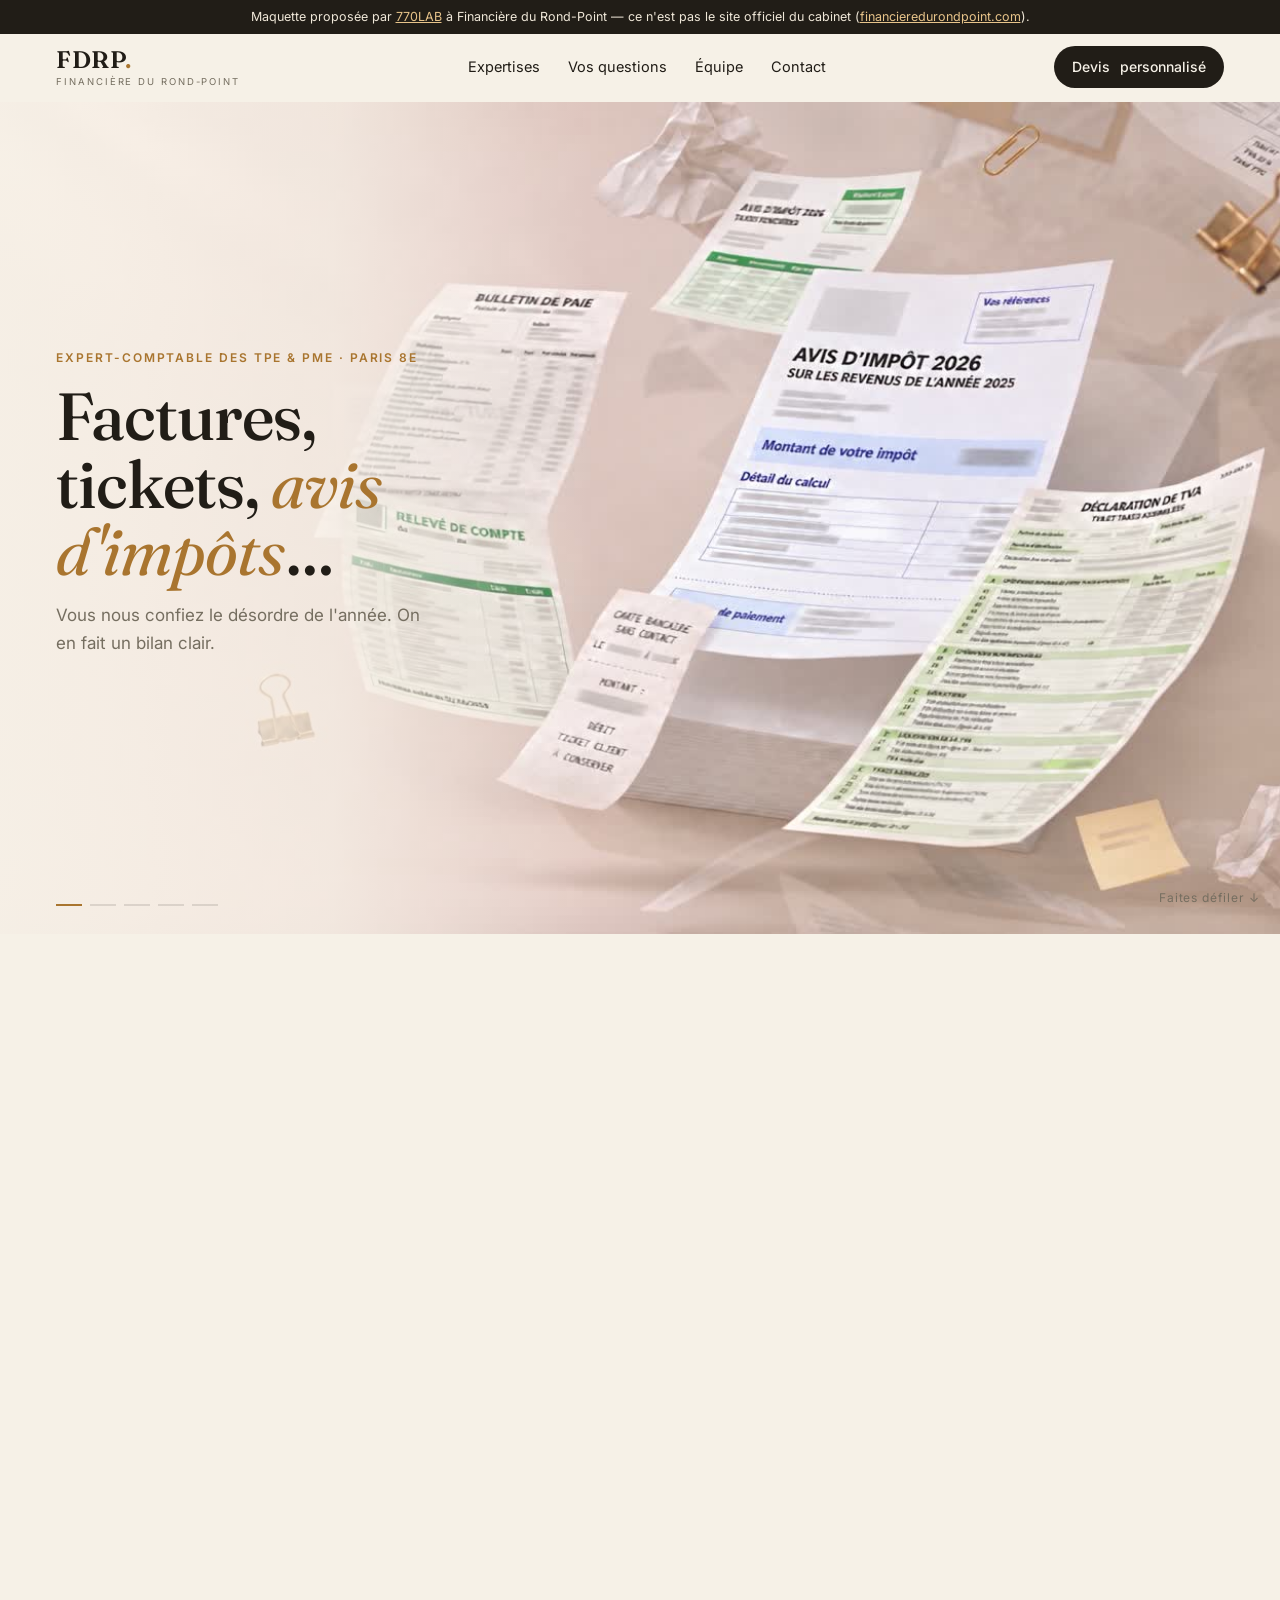
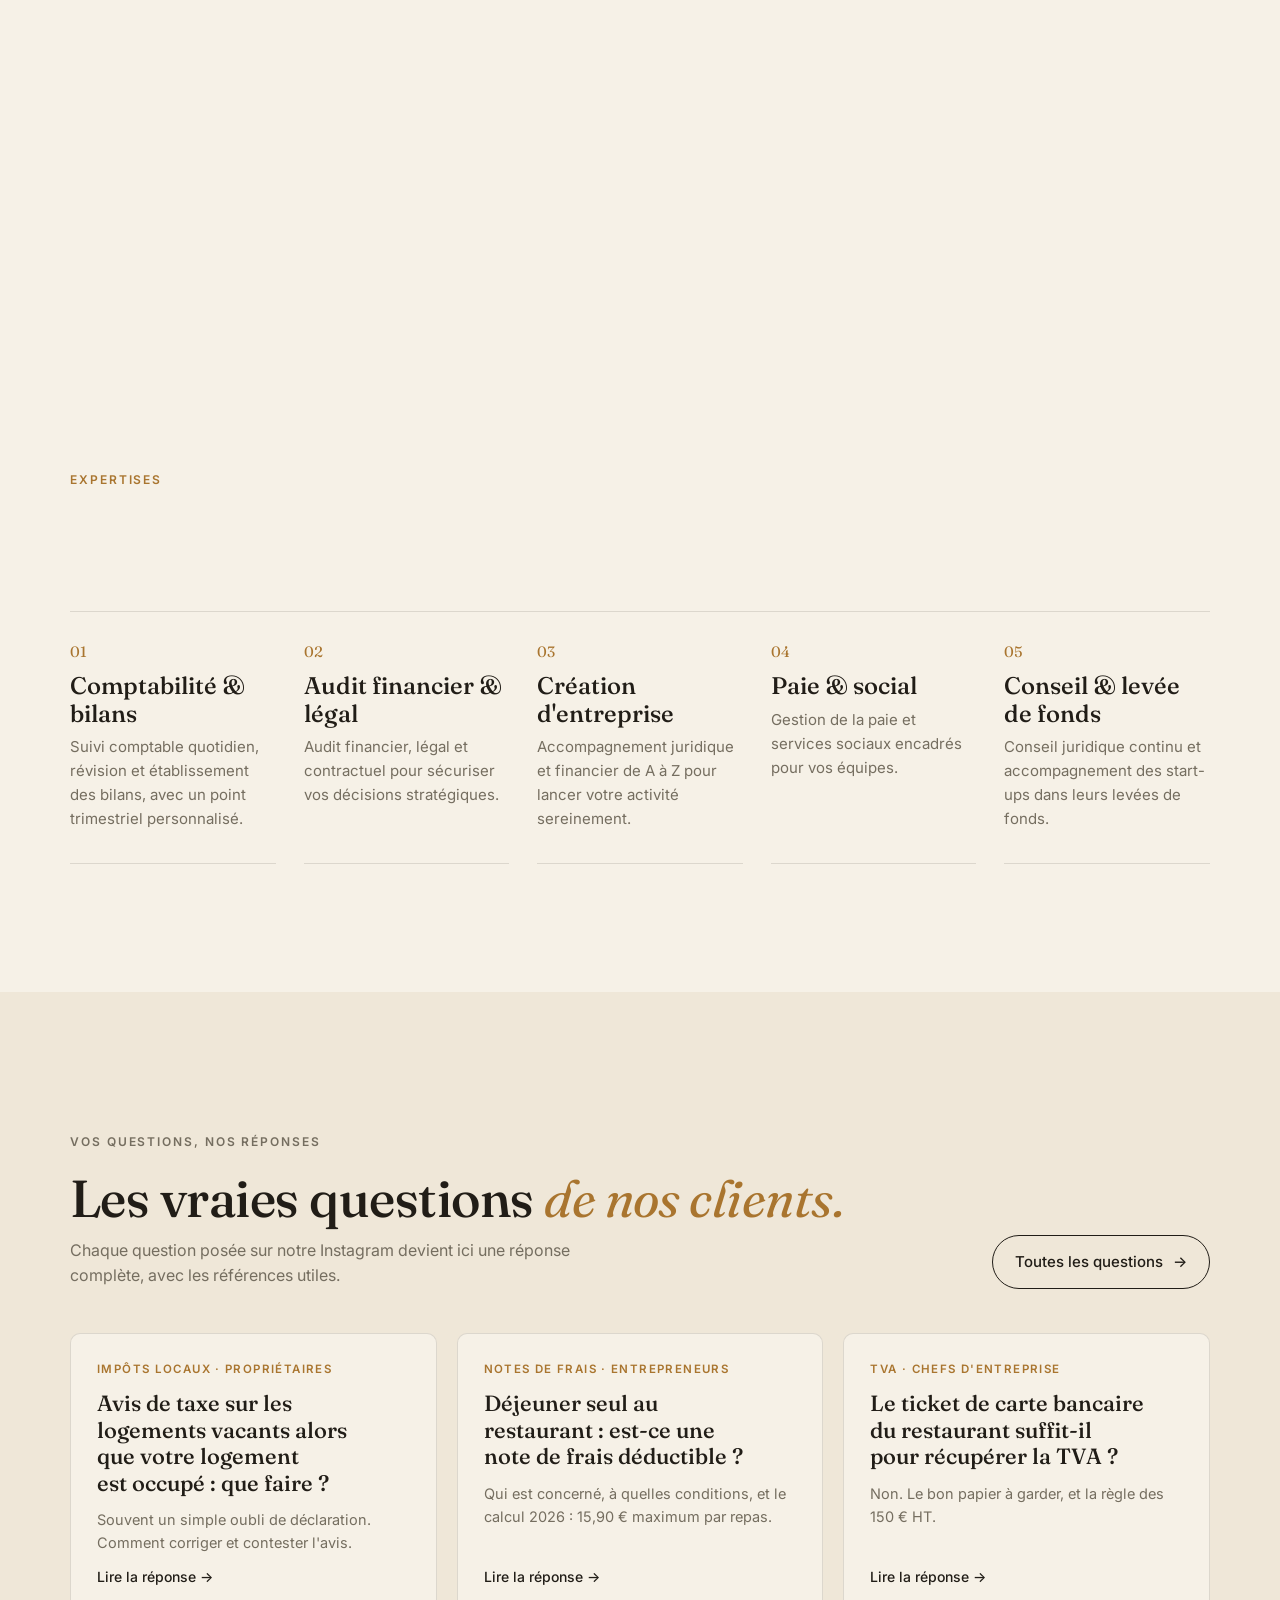
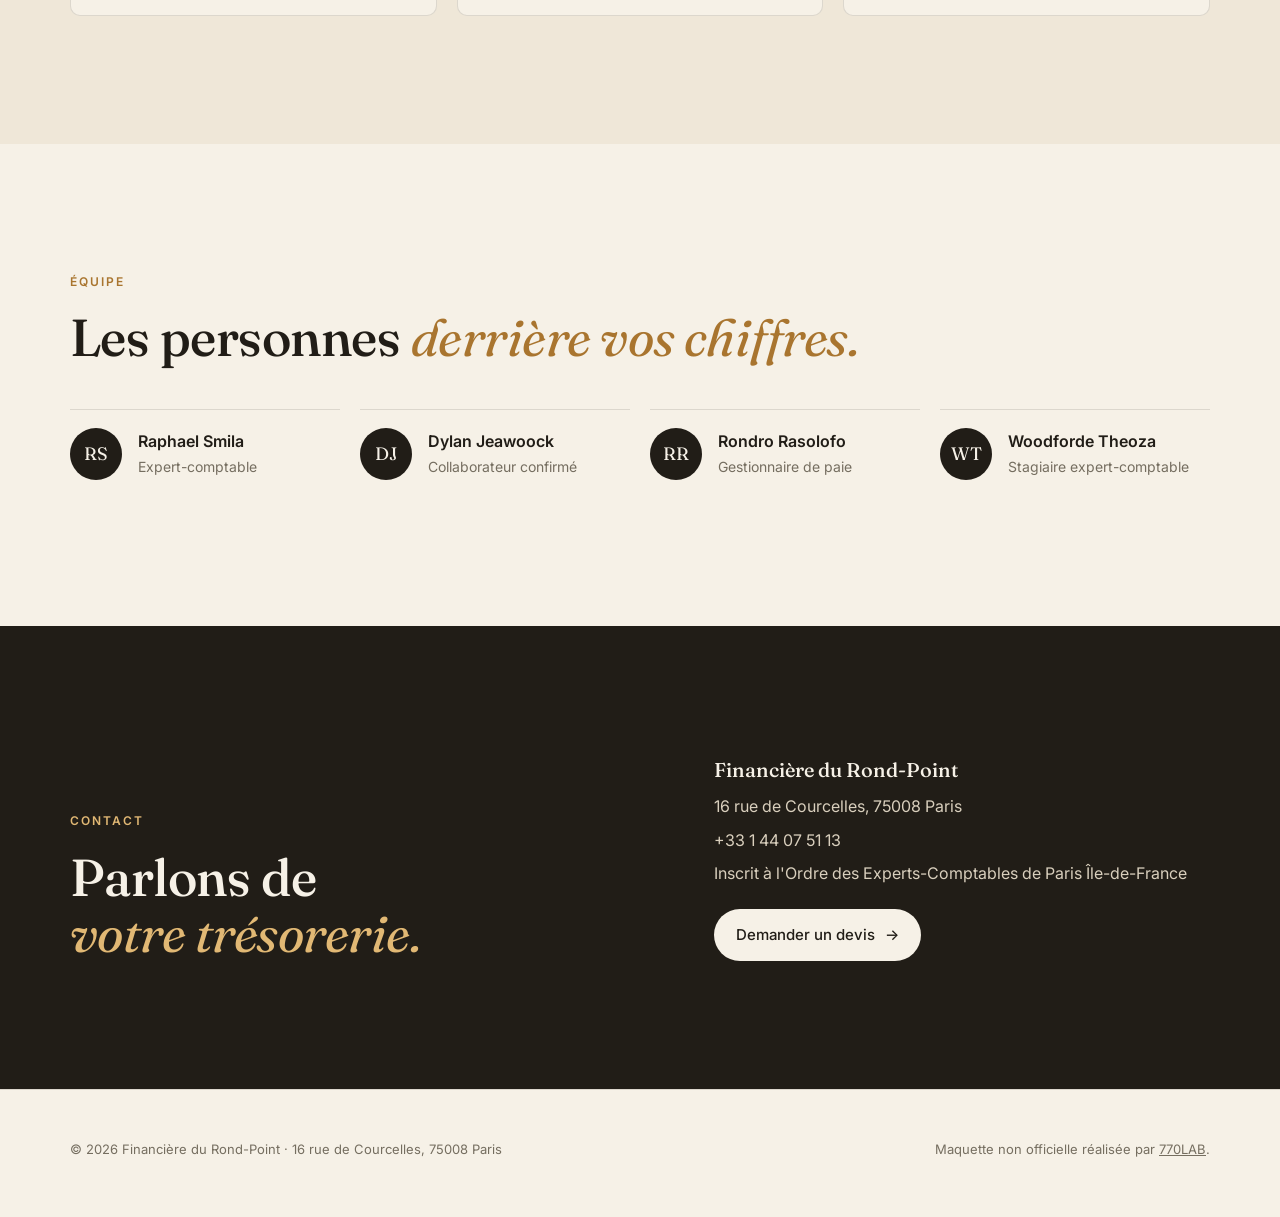
==== index.html @ 24789dcb "FDRP — maquette 770LAB : hero scroll « des papiers au bilan » + pages Vos questions Co-Authored-By: " ====
<!DOCTYPE html>
<html lang="fr">
<head>
  <meta charset="utf-8">
  <meta name="viewport" content="width=device-width, initial-scale=1, viewport-fit=cover">
  <title>[Maquette] FDRP — Expert-comptable des TPE &amp; PME à Paris 8e</title>
  <meta name="description" content="Proposition de site par 770LAB pour Financière du Rond-Point (FDRP), cabinet d'expertise comptable à Paris 8e. Maquette non officielle.">
  <meta name="robots" content="noindex, nofollow">
  <meta name="theme-color" content="#f6f1e7">
  <meta property="og:title" content="[Maquette] FDRP — Expert-comptable des TPE &amp; PME à Paris 8e">
  <meta property="og:description" content="Proposition de site par 770LAB pour Financière du Rond-Point. Maquette non officielle.">
  <meta property="og:image" content="https://770lab.com/fdrp/img/keys/k5.jpg">
  <meta property="og:type" content="website">
  <link rel="icon" href="data:image/svg+xml,%3Csvg xmlns='http://www.w3.org/2000/svg' viewBox='0 0 32 32'%3E%3Crect width='32' height='32' rx='7' fill='%23211d17'/%3E%3Ctext x='16' y='21.5' font-family='Georgia,serif' font-size='13' font-weight='700' fill='%23e1b874' text-anchor='middle'%3EFD%3C/text%3E%3C/svg%3E">
  <link rel="preconnect" href="https://fonts.googleapis.com">
  <link rel="preconnect" href="https://fonts.gstatic.com" crossorigin>
  <link href="https://fonts.googleapis.com/css2?family=Fraunces:ital,opsz,wght@0,9..144,400;0,9..144,500;0,9..144,600;1,9..144,400&family=Inter:wght@400;500;600&display=swap" rel="stylesheet">
  <link rel="preload" as="image" href="img/keys/k1.jpg">
  <link rel="stylesheet" href="css/site.css?v=1">
  <script type="application/ld+json">{"@context":"https://schema.org","@type":"WebPage","name":"Maquette de site pour Financière du Rond-Point (FDRP)","description":"Proposition de site réalisée par 770LAB, non officielle. Site officiel : https://financieredurondpoint.com/","publisher":{"@type":"Organization","name":"770LAB","url":"https://770lab.com"}}</script>
  <script>document.documentElement.classList.add('js')</script>
</head>
<body>

  <div class="demo-bar" role="note">Maquette proposée par <a href="https://770lab.com">770LAB</a> à Financière du Rond-Point — ce n'est pas le site officiel du cabinet (<a href="https://financieredurondpoint.com/">financieredurondpoint.com</a>).</div>

  <header class="nav" id="nav">
    <div class="shell">
      <a href="#top" class="brand" aria-label="FDRP, Financière du Rond-Point"><b>FDRP<i>.</i></b><span>Financière du Rond-Point</span></a>
      <nav class="nav-links" aria-label="Navigation principale">
        <a href="#expertises">Expertises</a>
        <a href="#questions">Vos questions</a>
        <a href="#equipe">Équipe</a>
        <a href="#contact">Contact</a>
      </nav>
      <a href="#contact" class="btn nav-cta">Devis<span class="lg"> personnalisé</span></a>
    </div>
  </header>

  <main>
    <!-- ===== HERO : des papiers au bilan ===== -->
    <section class="hero" id="top" aria-label="Des papiers au bilan">
      <div class="stage" id="stage">
        <img class="poster" src="img/keys/k1.jpg" alt="Avis d'impôt, taxe foncière, facture, bulletin de paie, relevé de compte, déclaration de TVA et ticket de carte bancaire en vrac" fetchpriority="high">
        <canvas id="seq" aria-hidden="true"></canvas>
        <div class="scrim"></div>

        <div class="copy" id="copy">
          <div class="ph on" data-ph="0">
            <p class="eyebrow">Expert-comptable des TPE &amp; PME · Paris 8e</p>
            <h1 class="h1">Factures, tickets, <em>avis d'impôts</em>…</h1>
            <p class="lead">Vous nous confiez le désordre de l'année. On en fait un bilan clair.</p>
          </div>
          <div class="ph" data-ph="1" aria-hidden="true">
            <p class="eyebrow">Saisie · rapprochement · contrôle</p>
            <p class="h1">On trie, on rapproche, <em>on vérifie.</em></p>
            <div class="chips"><span>TVA</span><span>Notes de frais</span><span>Paie</span><span>Taxe foncière</span><span>Liasse fiscale</span></div>
          </div>
          <div class="ph" data-ph="2" aria-hidden="true">
            <p class="eyebrow">Compilation</p>
            <p class="h1">Tout tient <em>en un seul dossier.</em></p>
            <div class="stat"><b data-to="500" data-suf="+">500+</b><span>clients accompagnés</span></div>
          </div>
          <div class="ph" data-ph="3" aria-hidden="true">
            <p class="eyebrow">Bilan · étude</p>
            <p class="h1">Votre bilan. <em>Votre étude.</em></p>
            <div class="stat"><b data-to="20" data-suf="+">20+</b><span>ans d'expérience combinée</span></div>
          </div>
          <div class="ph" data-ph="4" aria-hidden="true">
            <p class="eyebrow">Financière du Rond-Point · FDRP</p>
            <p class="h1">On gère vos chiffres, <em>vous respirez.</em></p>
            <div class="stat"><b data-to="9">9</b><span>collaborateurs dédiés</span></div>
            <a href="#contact" class="btn" style="align-self:flex-start">Discuter de mon projet <span aria-hidden="true">→</span></a>
          </div>
        </div>

        <div class="progress" aria-hidden="true"><i class="on"></i><i></i><i></i><i></i><i></i></div>
        <div class="scroll-hint" aria-hidden="true">Faites défiler ↓</div>
      </div>
    </section>

    <!-- ===== EXPERTISES ===== -->
    <section class="block expertises" id="expertises">
      <div class="shell">
        <p class="eyebrow reveal">Expertises</p>
        <h2 class="h2 reveal">Un accompagnement complet, <em>à chaque étape.</em></h2>
        <div class="grid">
          <article class="exp reveal"><span class="n">01</span><h3>Comptabilité &amp; bilans</h3><p>Suivi comptable quotidien, révision et établissement des bilans, avec un point trimestriel personnalisé.</p></article>
          <article class="exp reveal"><span class="n">02</span><h3>Audit financier &amp; légal</h3><p>Audit financier, légal et contractuel pour sécuriser vos décisions stratégiques.</p></article>
          <article class="exp reveal"><span class="n">03</span><h3>Création d'entreprise</h3><p>Accompagnement juridique et financier de A à Z pour lancer votre activité sereinement.</p></article>
          <article class="exp reveal"><span class="n">04</span><h3>Paie &amp; social</h3><p>Gestion de la paie et services sociaux encadrés pour vos équipes.</p></article>
          <article class="exp reveal"><span class="n">05</span><h3>Conseil &amp; levée de fonds</h3><p>Conseil juridique continu et accompagnement des start-ups dans leurs levées de fonds.</p></article>
        </div>
      </div>
    </section>

    <!-- ===== VOS QUESTIONS (pages tirées d'Instagram) ===== -->
    <section class="block questions" id="questions">
      <div class="shell">
        <div class="head">
          <div>
            <p class="eyebrow reveal">Vos questions, nos réponses</p>
            <h2 class="h2 reveal">Les vraies questions <em>de nos clients.</em></h2>
            <p class="reveal">Chaque question posée sur notre Instagram devient ici une réponse complète, avec les références utiles.</p>
          </div>
          <a href="questions/" class="btn btn-ghost reveal">Toutes les questions <span aria-hidden="true">→</span></a>
        </div>
        <div class="qgrid">
          <a class="qcard reveal" href="questions/taxe-logements-vacants-avis-logement-occupe.html">
            <span class="tag">Impôts locaux · Propriétaires</span>
            <h3>Avis de taxe sur les logements vacants alors que votre logement est occupé : que faire ?</h3>
            <p>Souvent un simple oubli de déclaration. Comment corriger et contester l'avis.</p>
            <span class="more">Lire la réponse →</span>
          </a>
          <a class="qcard reveal" href="questions/dejeuner-seul-restaurant-frais-de-repas-deductibles.html">
            <span class="tag">Notes de frais · Entrepreneurs</span>
            <h3>Déjeuner seul au restaurant : est-ce une note de frais déductible ?</h3>
            <p>Qui est concerné, à quelles conditions, et le calcul 2026 : 15,90&nbsp;€ maximum par repas.</p>
            <span class="more">Lire la réponse →</span>
          </a>
          <a class="qcard reveal" href="questions/ticket-carte-bancaire-restaurant-tva-recuperable.html">
            <span class="tag">TVA · Chefs d'entreprise</span>
            <h3>Le ticket de carte bancaire du restaurant suffit-il pour récupérer la TVA ?</h3>
            <p>Non. Le bon papier à garder, et la règle des 150&nbsp;€&nbsp;HT.</p>
            <span class="more">Lire la réponse →</span>
          </a>
        </div>
      </div>
    </section>

    <!-- ===== ÉQUIPE ===== -->
    <section class="block team" id="equipe">
      <div class="shell">
        <p class="eyebrow reveal">Équipe</p>
        <h2 class="h2 reveal">Les personnes <em>derrière vos chiffres.</em></h2>
        <div class="grid">
          <div class="member reveal"><span class="av">RS</span><div><b>Raphael Smila</b><span>Expert-comptable</span></div></div>
          <div class="member reveal"><span class="av">DJ</span><div><b>Dylan Jeawoock</b><span>Collaborateur confirmé</span></div></div>
          <div class="member reveal"><span class="av">RR</span><div><b>Rondro Rasolofo</b><span>Gestionnaire de paie</span></div></div>
          <div class="member reveal"><span class="av">WT</span><div><b>Woodforde Theoza</b><span>Stagiaire expert-comptable</span></div></div>
        </div>
      </div>
    </section>

    <!-- ===== CONTACT ===== -->
    <section class="block contact" id="contact">
      <div class="shell inner">
        <div>
          <p class="eyebrow reveal">Contact</p>
          <h2 class="h2 reveal">Parlons de <em>votre trésorerie.</em></h2>
        </div>
        <div class="info reveal">
          <strong>Financière du Rond-Point</strong>
          <span>16 rue de Courcelles, 75008 Paris</span>
          <span>+33 1 44 07 51 13</span>
          <span>Inscrit à l'Ordre des Experts-Comptables de Paris Île-de-France</span>
          <a class="btn" href="https://financieredurondpoint.com/contact.html">Demander un devis <span aria-hidden="true">→</span></a>
        </div>
      </div>
    </section>
  </main>

  <footer class="footer">
    <div class="shell">
      <p>© 2026 Financière du Rond-Point · 16 rue de Courcelles, 75008 Paris</p>
      <p>Maquette non officielle réalisée par <a href="https://770lab.com">770LAB</a>.</p>
    </div>
  </footer>

  <script src="js/site.js?v=1"></script>
</body>
</html>
---- css/site.css ----
/* FDRP — démo 770LAB. Palette et typo reprises du site actuel du cabinet (Fraunces + Inter, crème / encre / laiton). */
:root{
  --bg:#f6f1e7; --bg-alt:#efe7d8; --fg:#211d17; --muted:#756e60; --accent:#a9752f; --accent-soft:rgba(169,117,47,.12);
  --line:rgba(33,29,23,.12); --ink:#16130f;
  --serif:"Fraunces", Georgia, "Times New Roman", serif;
  --sans:"Inter", system-ui, -apple-system, "Segoe UI", sans-serif;
  --gutter:max(20px, env(safe-area-inset-left, 0px));
  --nav-h:68px;
  --hero-x:max(20px, env(safe-area-inset-left, 0px), 4.4vw);
}
*,*::before,*::after{ box-sizing:border-box }
[hidden]{ display:none !important }
html{ -webkit-text-size-adjust:100% }
body{ margin:0; background:var(--bg); color:var(--fg); font-family:var(--sans); font-size:16px; line-height:1.6; -webkit-font-smoothing:antialiased }
img{ max-width:100%; display:block }
a{ color:inherit }
.shell{ max-width:1180px; margin:0 auto; padding-left:var(--gutter); padding-right:max(20px, env(safe-area-inset-right, 0px)) }
.eyebrow{ font-size:12px; letter-spacing:.16em; text-transform:uppercase; color:var(--accent); font-weight:600; margin:0 }
.h2{ font-family:var(--serif); font-weight:500; font-size:clamp(30px, 4.4vw, 52px); line-height:1.08; margin:.35em 0 0; text-wrap:balance; letter-spacing:-.01em }
.h2 em, .h1 em{ font-style:italic; font-weight:400; color:var(--accent) }
.btn{ display:inline-flex; align-items:center; gap:10px; padding:14px 22px; border-radius:999px; background:var(--fg); color:var(--bg); text-decoration:none; font-weight:500; font-size:15px; white-space:nowrap; transition:transform .25s, background .25s }
.btn:hover{ transform:translateY(-2px); background:var(--ink) }
.btn-ghost{ background:transparent; color:var(--fg); border:1px solid var(--fg) }
.btn-ghost:hover{ background:var(--fg); color:var(--bg) }
:focus-visible{ outline:2px solid var(--accent); outline-offset:3px }

/* bandeau démo — toujours présent */
.demo-bar{ background:var(--fg); color:#efe7d8; font-size:12.5px; text-align:center; padding:8px var(--gutter); line-height:1.4 }
.demo-bar a{ color:#e8c48a }

/* nav */
.nav{ position:sticky; top:0; z-index:40; height:var(--nav-h); display:flex; align-items:center; background:rgba(246,241,231,.82); backdrop-filter:saturate(1.2) blur(12px); -webkit-backdrop-filter:saturate(1.2) blur(12px); border-bottom:1px solid transparent; transition:border-color .3s }
.nav.is-solid{ border-bottom-color:var(--line) }
.nav .shell{ width:100%; max-width:none; padding-left:var(--hero-x); padding-right:var(--hero-x); display:flex; align-items:center; justify-content:space-between; gap:24px }
.brand{ text-decoration:none; display:flex; flex-direction:column; line-height:1 }
.brand b{ font-family:var(--serif); font-weight:600; font-size:24px; letter-spacing:.02em }
.brand b i{ color:var(--accent); font-style:normal }
.brand span{ font-size:9.5px; letter-spacing:.2em; text-transform:uppercase; color:var(--muted); margin-top:5px }
.nav-links{ display:flex; gap:28px; font-size:14.5px }
.nav-links a{ text-decoration:none; padding:6px 0; border-bottom:1px solid transparent }
.nav-links a:hover, .nav-links a.is-active{ border-bottom-color:var(--accent); color:var(--accent) }
.nav-cta{ padding:10px 18px; font-size:14px }
@media (max-width:860px){ .nav-links{ display:none } .nav-cta{ padding:9px 14px; font-size:13px } }
@media (max-width:520px){ .nav-cta .lg{ display:none } .brand b{ font-size:22px } .brand span{ font-size:8.5px; letter-spacing:.16em; white-space:nowrap } .eyebrow{ letter-spacing:.12em } }

/* ===== HERO scroll-scrubbé ===== */
.hero{ position:relative; height:560vh }
.stage{ position:sticky; top:var(--nav-h); height:calc(100vh - var(--nav-h)); height:calc(100dvh - var(--nav-h)); overflow:hidden; background:var(--bg) }
.stage .poster, .stage canvas{ position:absolute; inset:0; width:100%; height:100%; object-fit:cover; object-position:68% 50% }
.stage canvas{ opacity:0; transition:opacity .4s }
.stage.has-seq canvas{ opacity:1 }
.scrim{ position:absolute; inset:0; pointer-events:none; background:linear-gradient(90deg, rgba(246,241,231,.92) 0%, rgba(246,241,231,.72) 26%, rgba(246,241,231,0) 46%) }
.copy{ position:absolute; left:var(--hero-x); top:50%; transform:translateY(-50%); width:min(430px, 33vw); min-height:340px }
.ph{ position:absolute; left:0; top:0; width:100%; display:flex; flex-direction:column; gap:16px; opacity:0; transform:translateY(14px); transition:opacity .45s ease, transform .55s cubic-bezier(.2,.7,.2,1); pointer-events:none }
.ph.on{ opacity:1; transform:none; pointer-events:auto }
.h1{ font-family:var(--serif); font-weight:500; font-size:clamp(38px, 5.2vw, 72px); line-height:1.02; letter-spacing:-.015em; margin:0; text-wrap:balance }
.ph p.lead{ margin:0; color:var(--muted); font-size:17px; max-width:34ch }
.chips{ display:flex; flex-wrap:wrap; gap:8px }
.chips span{ font-size:13px; padding:6px 12px; border:1px solid rgba(169,117,47,.45); border-radius:999px; background:rgba(246,241,231,.75) }
.stat{ display:flex; align-items:baseline; gap:12px }
.stat b{ font-family:var(--serif); font-weight:500; font-size:clamp(46px, 5.6vw, 76px); line-height:1; font-variant-numeric:tabular-nums; color:var(--fg) }
.stat span{ font-size:14px; color:var(--muted); max-width:15ch; line-height:1.35 }
.progress{ position:absolute; left:var(--hero-x); bottom:28px; display:flex; gap:8px; align-items:center; font-size:11px; letter-spacing:.14em; text-transform:uppercase; color:var(--muted) }
.progress i{ width:26px; height:2px; background:var(--line); display:block; position:relative; overflow:hidden }
.progress i.on{ background:var(--accent) }
.scroll-hint{ position:absolute; right:max(20px, env(safe-area-inset-right, 0px)); bottom:26px; font-size:12px; color:var(--muted); letter-spacing:.08em; transition:opacity .4s }
.hero.is-moving .scroll-hint{ opacity:0 }

@media (orientation:portrait), (max-width:760px){
  .scrim{ background:linear-gradient(0deg, rgba(246,241,231,.97) 0%, rgba(246,241,231,.9) 34%, rgba(246,241,231,0) 58%) }
  .copy{ top:auto; bottom:64px; transform:none; width:auto; right:max(20px, env(safe-area-inset-right, 0px)); min-height:230px }
  .ph{ top:auto; bottom:0; gap:12px }
  .h1{ font-size:clamp(32px, 9vw, 44px) }
  .ph p.lead{ font-size:15px }
  .stat b{ font-size:44px }
  .progress{ bottom:22px }
  .scroll-hint{ display:none }
}

/* ===== sections ===== */
section.block{ padding-block:clamp(72px, 10vw, 128px) }
.reveal{ opacity:1; transform:none; transition:opacity .7s ease, transform .8s cubic-bezier(.2,.7,.2,1) }
.js .reveal:not(.is-in){ opacity:0; transform:translateY(18px) }

.expertises .grid{ margin-top:48px; display:grid; grid-template-columns:repeat(auto-fit, minmax(190px, 1fr)); column-gap:28px; border-top:1px solid var(--line) }
.exp{ padding:28px 0 32px; border-bottom:1px solid var(--line); display:flex; flex-direction:column; gap:8px; min-width:0 }
.exp .n{ font-family:var(--serif); color:var(--accent); font-size:15px; font-variant-numeric:tabular-nums }
.exp h3{ margin:0; font-family:var(--serif); font-weight:500; font-size:24px; line-height:1.15 }
.exp p{ margin:0; color:var(--muted); font-size:15px }

.questions{ background:var(--bg-alt) }
.questions .head{ display:flex; justify-content:space-between; align-items:end; gap:24px; flex-wrap:wrap }
.questions .head p{ margin:12px 0 0; color:var(--muted); max-width:52ch }
.qgrid{ margin-top:44px; display:grid; grid-template-columns:repeat(auto-fit, minmax(280px, 1fr)); gap:20px }
.qcard{ display:flex; flex-direction:column; gap:12px; padding:26px; background:var(--bg); border-radius:10px; text-decoration:none; border:1px solid var(--line); transition:transform .3s, box-shadow .3s; min-width:0 }
.qcard:hover{ transform:translateY(-4px); box-shadow:0 18px 40px -24px rgba(33,29,23,.45) }
.qcard .tag{ font-size:11.5px; letter-spacing:.12em; text-transform:uppercase; color:var(--accent); font-weight:600 }
.qcard h3{ margin:0; font-family:var(--serif); font-weight:500; font-size:22px; line-height:1.2; text-wrap:balance }
.qcard p{ margin:0; color:var(--muted); font-size:14.5px }
.qcard .more{ margin-top:auto; font-size:14px; font-weight:500 }

.team .grid{ margin-top:44px; display:grid; grid-template-columns:repeat(auto-fit, minmax(210px, 1fr)); gap:20px }
.member{ display:flex; gap:16px; align-items:center; padding:18px 0; border-top:1px solid var(--line) }
.member .av{ width:52px; height:52px; border-radius:50%; background:var(--fg); color:var(--bg); display:grid; place-items:center; font-family:var(--serif); font-size:18px; flex:none }
.member b{ display:block; font-weight:600 }
.member span{ color:var(--muted); font-size:14px }

.contact{ background:var(--fg); color:var(--bg) }
.contact .eyebrow{ color:#e1b874 }
.contact .h2 em{ color:#e1b874 }
.contact .inner{ display:grid; grid-template-columns:1.2fr 1fr; gap:48px; align-items:end }
.contact .info{ display:flex; flex-direction:column; gap:8px; font-size:16px; color:#d9cfbd }
.contact .info strong{ color:var(--bg); font-size:20px; font-family:var(--serif); font-weight:500 }
.contact .btn{ background:var(--bg); color:var(--fg); align-self:flex-start; margin-top:14px }
@media (max-width:760px){ .contact .inner{ grid-template-columns:1fr; gap:28px } }

.footer{ padding-block:36px 44px; font-size:13px; color:var(--muted); border-top:1px solid var(--line) }
.footer .shell{ display:flex; justify-content:space-between; gap:16px; flex-wrap:wrap }

/* ===== pages questions ===== */
.article{ padding-block:clamp(40px, 7vw, 88px) clamp(64px, 9vw, 112px) }
.article .shell{ max-width:820px }
.crumbs{ font-size:13px; color:var(--muted); display:flex; gap:8px; flex-wrap:wrap }
.crumbs a{ text-decoration:none; color:var(--muted) }
.crumbs a:hover{ color:var(--accent) }
.article h1{ font-family:var(--serif); font-weight:500; font-size:clamp(32px, 5vw, 52px); line-height:1.08; letter-spacing:-.01em; margin:18px 0 0; text-wrap:balance }
.meta{ margin-top:14px; font-size:13.5px; color:var(--muted) }
.answer{ margin-top:32px; padding:24px 26px; border-left:3px solid var(--accent); background:var(--bg-alt); border-radius:0 10px 10px 0 }
.answer .eyebrow{ margin-bottom:8px }
.answer p{ margin:0; font-size:18px; line-height:1.55 }
.prose{ margin-top:36px; font-size:17px; line-height:1.72 }
.prose h2{ font-family:var(--serif); font-weight:500; font-size:28px; line-height:1.2; margin:44px 0 12px }
.prose p, .prose ul, .prose ol{ margin:0 0 16px }
.prose li{ margin-bottom:6px }
.prose strong{ font-weight:600 }
.calc{ margin:20px 0; border:1px solid var(--line); border-radius:10px; overflow-x:auto }
.calc table{ width:100%; border-collapse:collapse; font-variant-numeric:tabular-nums; font-size:16px }
.calc td{ padding:12px 16px; border-bottom:1px solid var(--line) }
.calc tr:last-child td{ border-bottom:0; font-weight:600; background:var(--accent-soft) }
.calc td:last-child{ text-align:right; white-space:nowrap }
.source{ margin-top:36px; font-size:14px; color:var(--muted); padding-top:18px; border-top:1px solid var(--line) }
.insta{ margin-top:12px; font-size:14px }
.cta-box{ margin-top:44px; padding:30px; background:var(--fg); color:var(--bg); border-radius:12px; display:flex; justify-content:space-between; align-items:center; gap:20px; flex-wrap:wrap }
.cta-box p{ margin:0; font-family:var(--serif); font-size:22px; line-height:1.25 }
.cta-box .btn{ background:var(--bg); color:var(--fg) }
.related{ margin-top:52px }
.related h2{ font-family:var(--serif); font-weight:500; font-size:24px; margin:0 0 16px }
.related .qgrid{ margin-top:0 }

@media (prefers-reduced-motion:reduce){
  .ph, .reveal, .btn, .qcard{ transition:none !important }
}
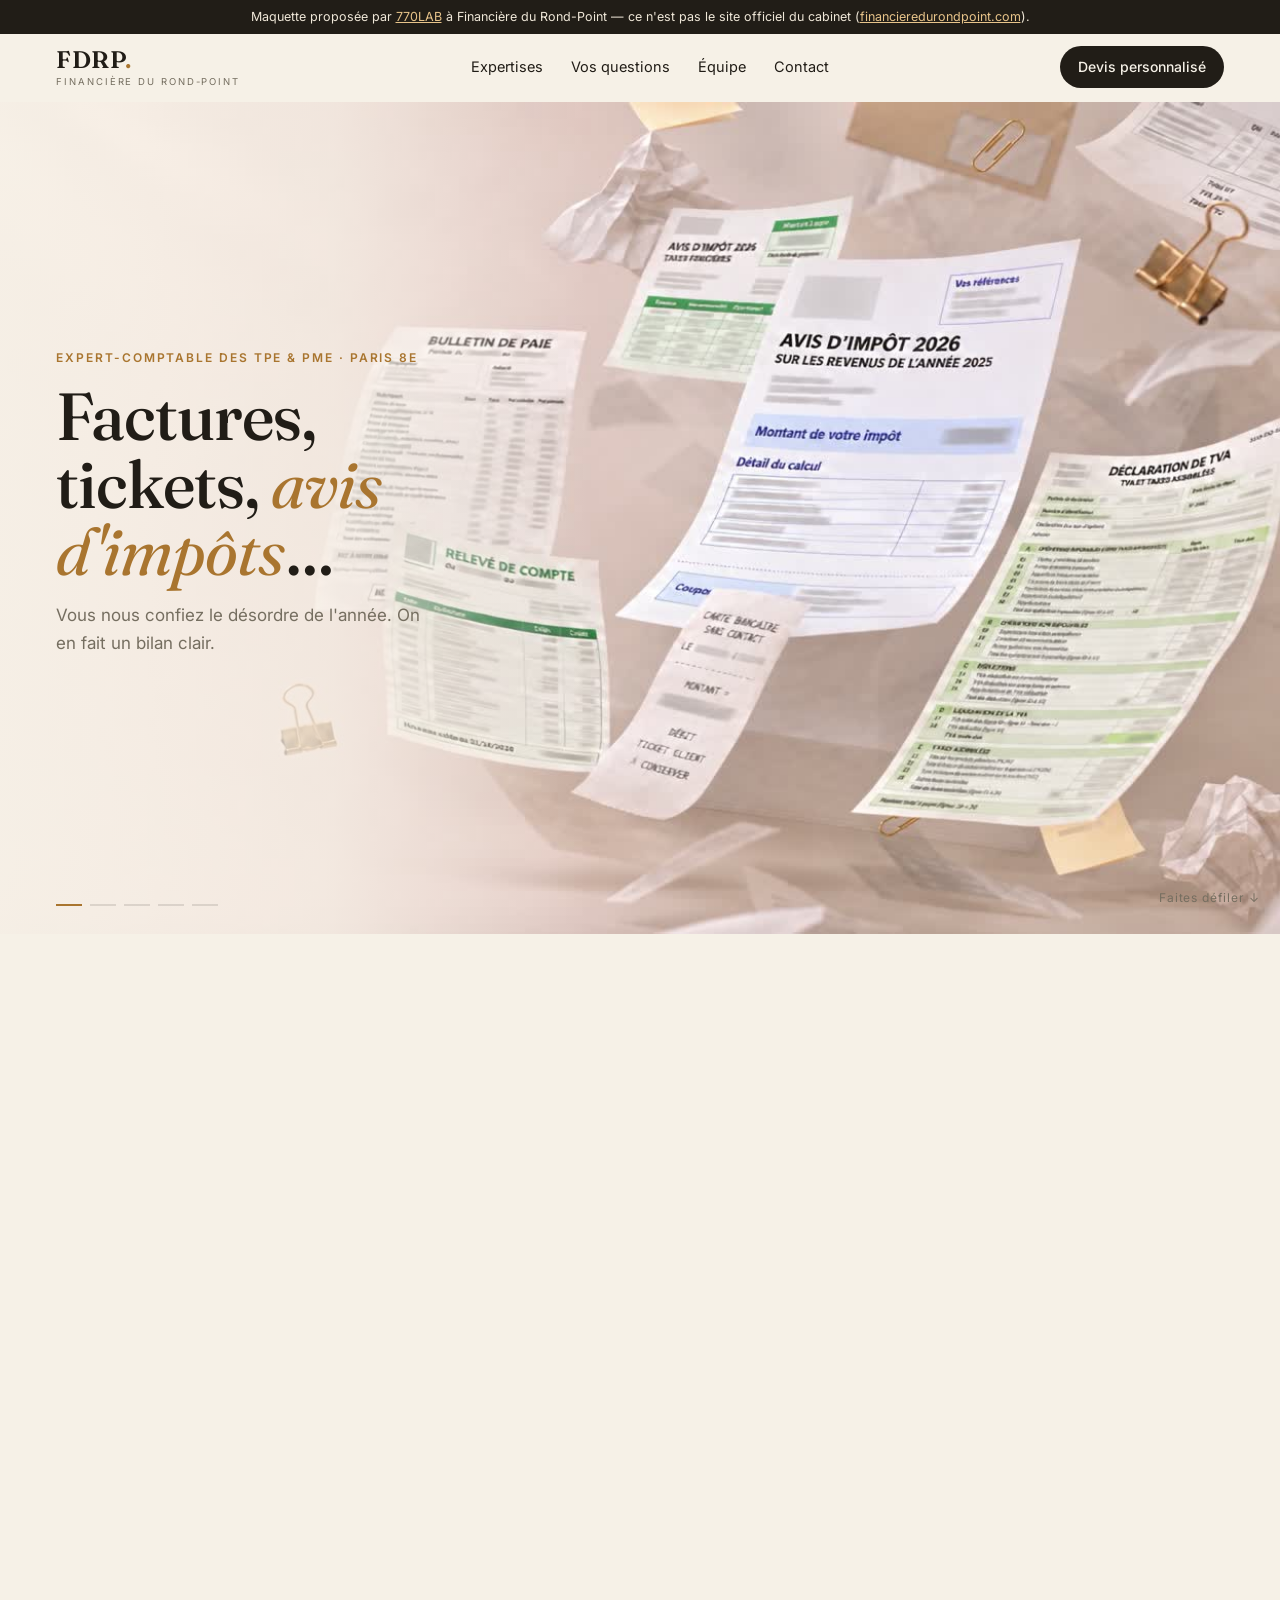
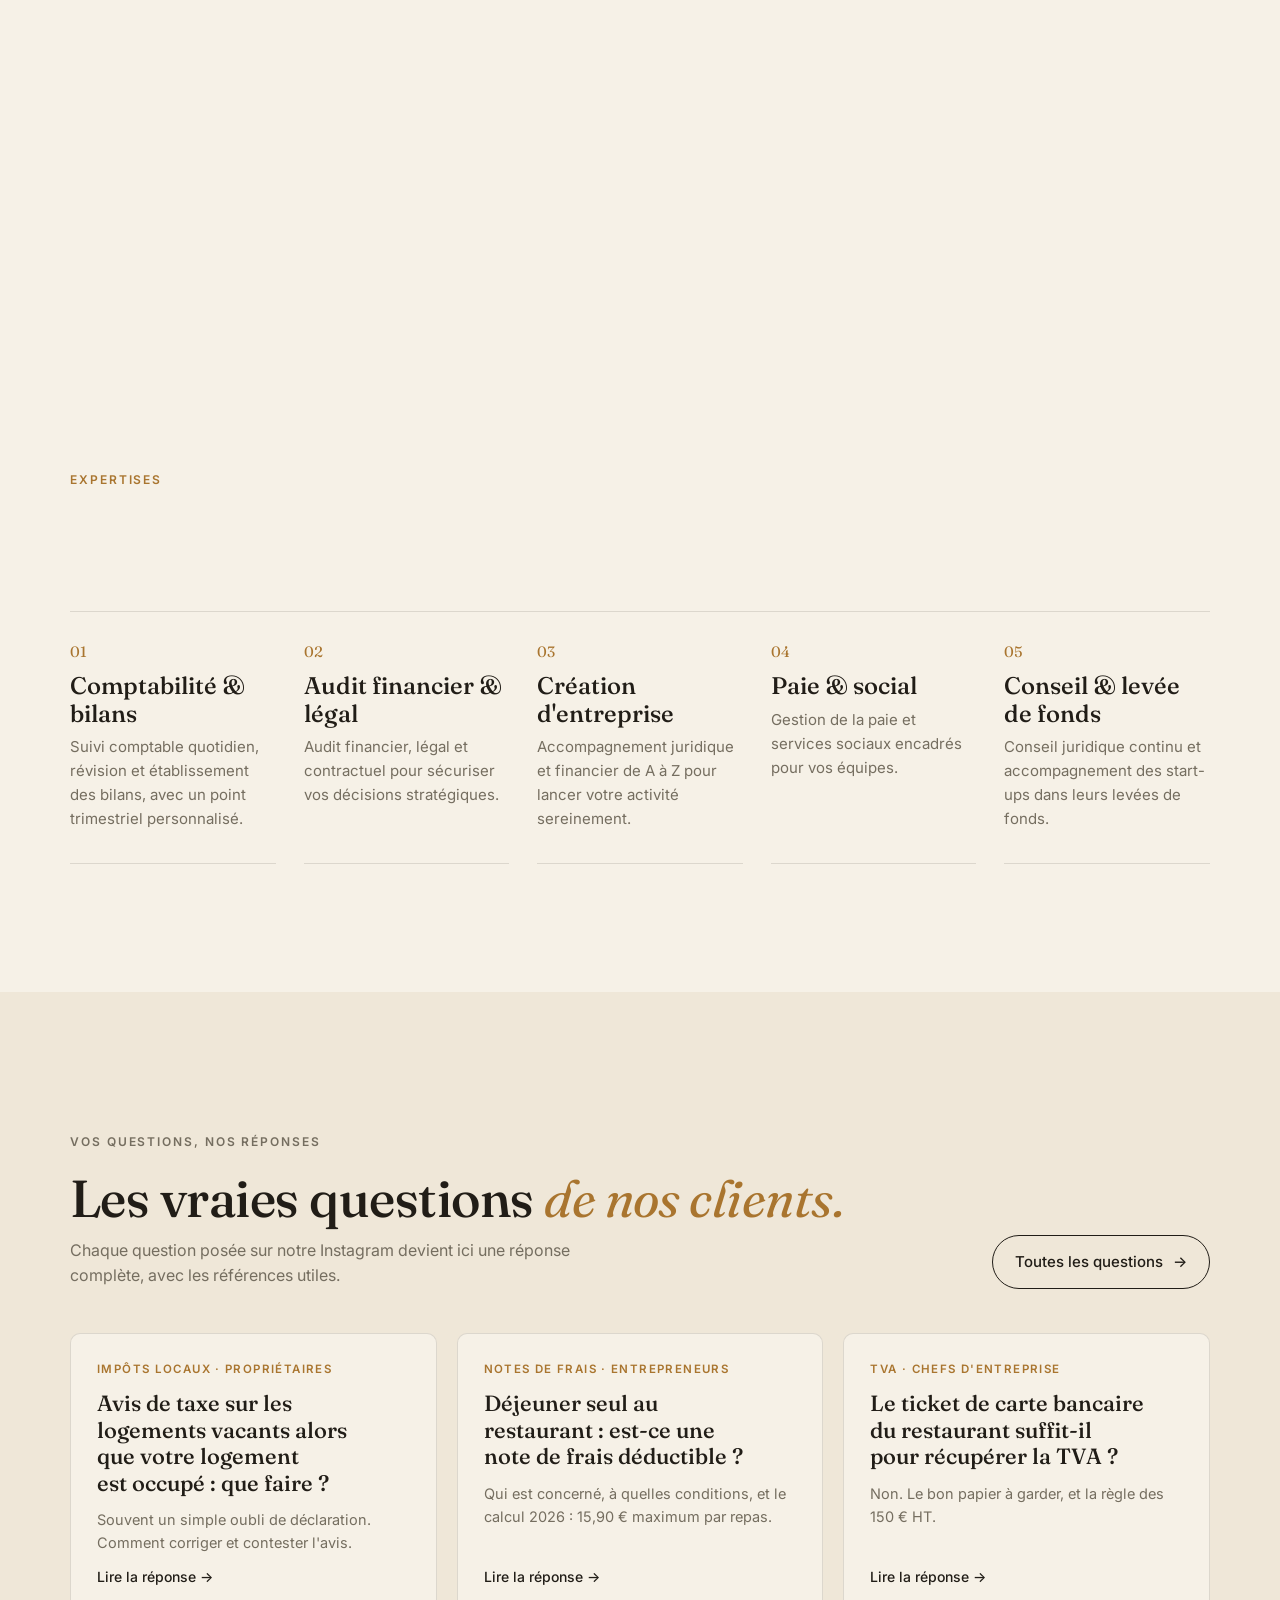
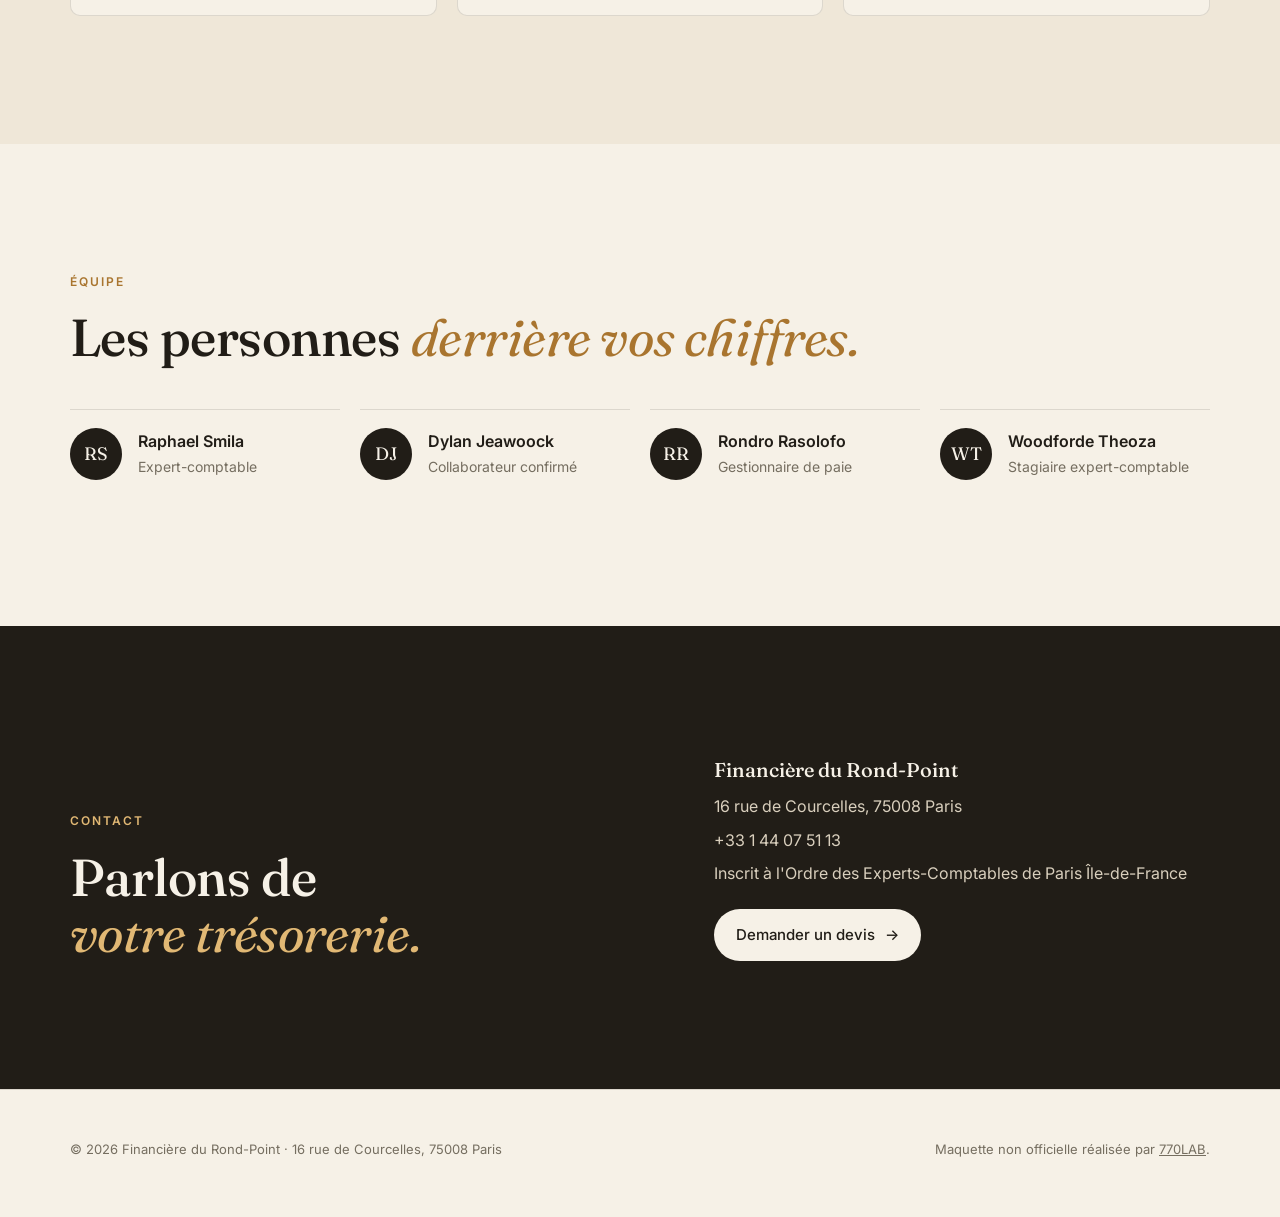
==== commit 013906f7: "Bouton devis : espacement Co-Authored-By: Claude Opus 5.5 <noreply@anthropic.com>" ====
--- a/index.html
+++ b/index.html
@@ -16,7 +16,7 @@
   <link rel="preconnect" href="https://fonts.gstatic.com" crossorigin>
   <link href="https://fonts.googleapis.com/css2?family=Fraunces:ital,opsz,wght@0,9..144,400;0,9..144,500;0,9..144,600;1,9..144,400&family=Inter:wght@400;500;600&display=swap" rel="stylesheet">
   <link rel="preload" as="image" href="img/keys/k1.jpg">
-  <link rel="stylesheet" href="css/site.css?v=1">
+  <link rel="stylesheet" href="css/site.css?v=2">
   <script type="application/ld+json">{"@context":"https://schema.org","@type":"WebPage","name":"Maquette de site pour Financière du Rond-Point (FDRP)","description":"Proposition de site réalisée par 770LAB, non officielle. Site officiel : https://financieredurondpoint.com/","publisher":{"@type":"Organization","name":"770LAB","url":"https://770lab.com"}}</script>
   <script>document.documentElement.classList.add('js')</script>
 </head>
--- a/css/site.css
+++ b/css/site.css
@@ -41,6 +41,7 @@
 .nav-links a:hover, .nav-links a.is-active{ border-bottom-color:var(--accent); color:var(--accent) }
 .nav-cta{ padding:10px 18px; font-size:14px }
 @media (max-width:860px){ .nav-links{ display:none } .nav-cta{ padding:9px 14px; font-size:13px } }
+.nav-cta{ gap:.28em }
 @media (max-width:520px){ .nav-cta .lg{ display:none } .brand b{ font-size:22px } .brand span{ font-size:8.5px; letter-spacing:.16em; white-space:nowrap } .eyebrow{ letter-spacing:.12em } }
 
 /* ===== HERO scroll-scrubbé ===== */
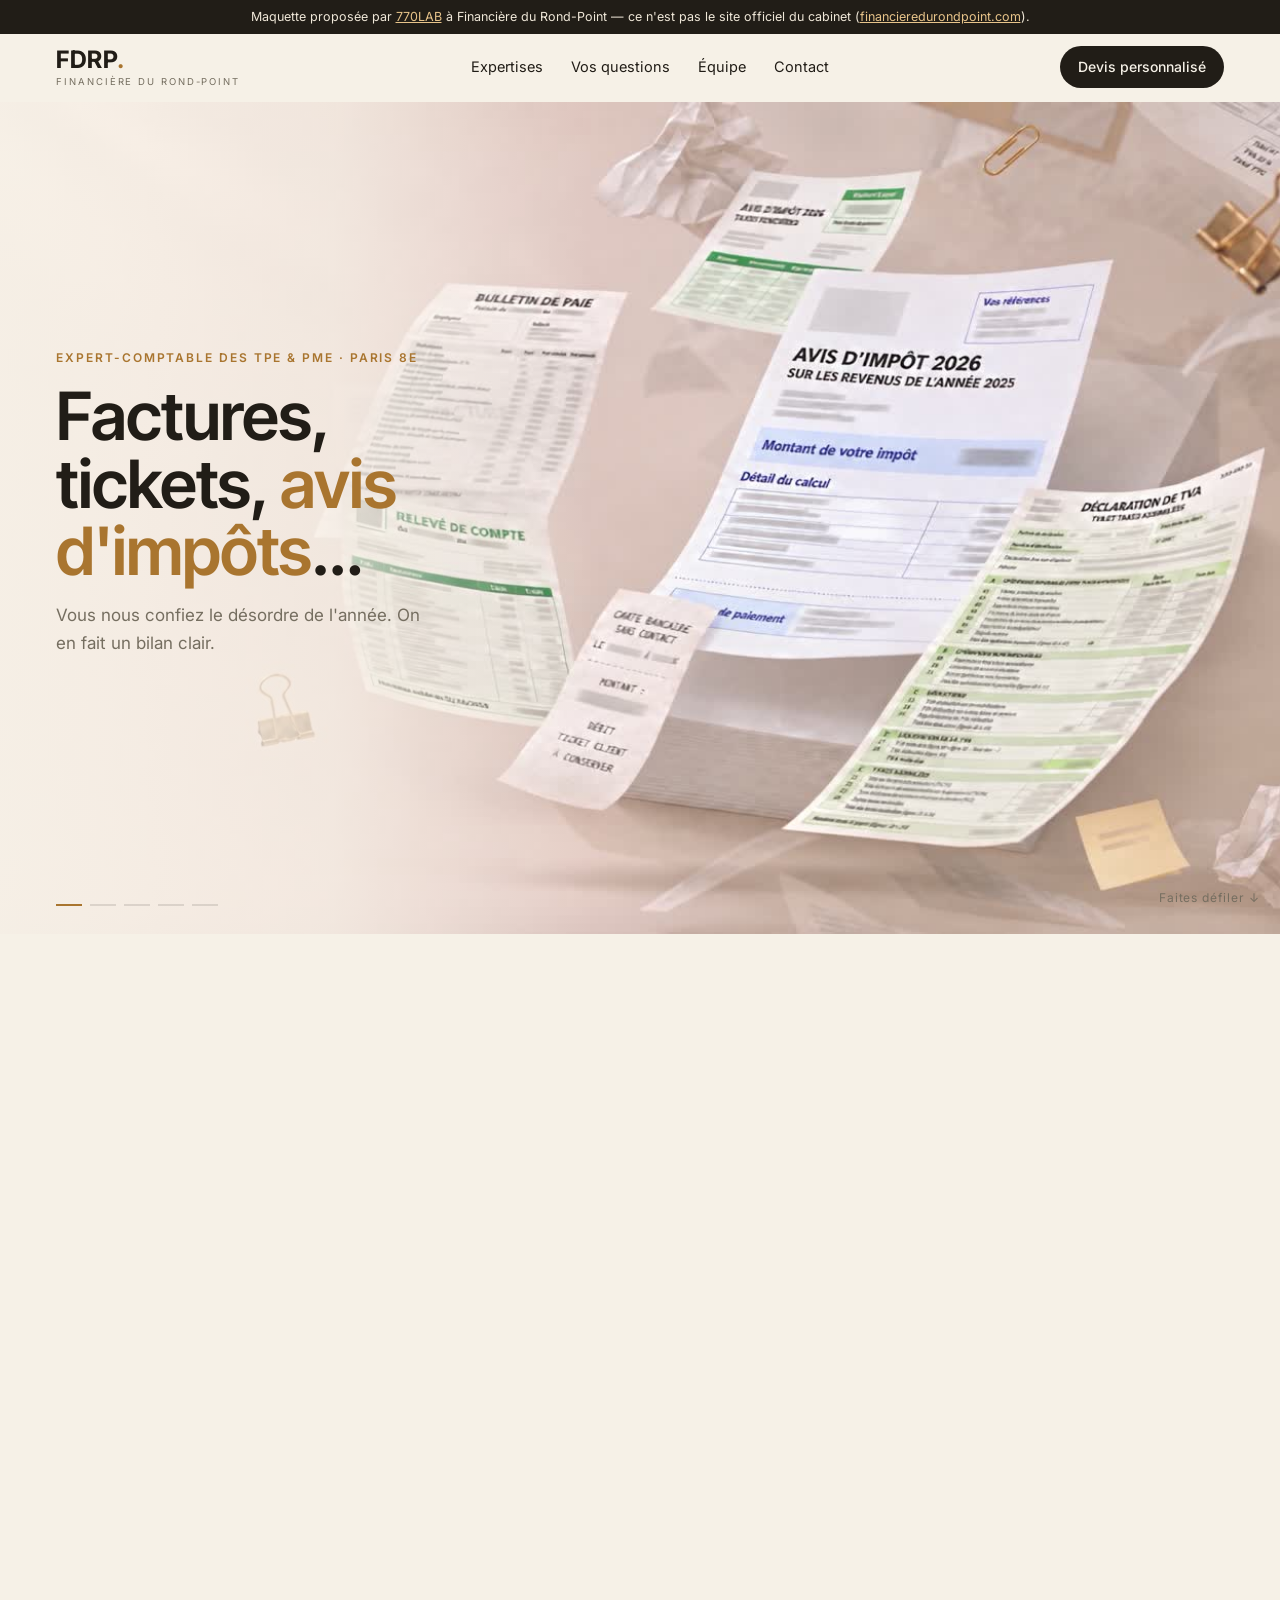
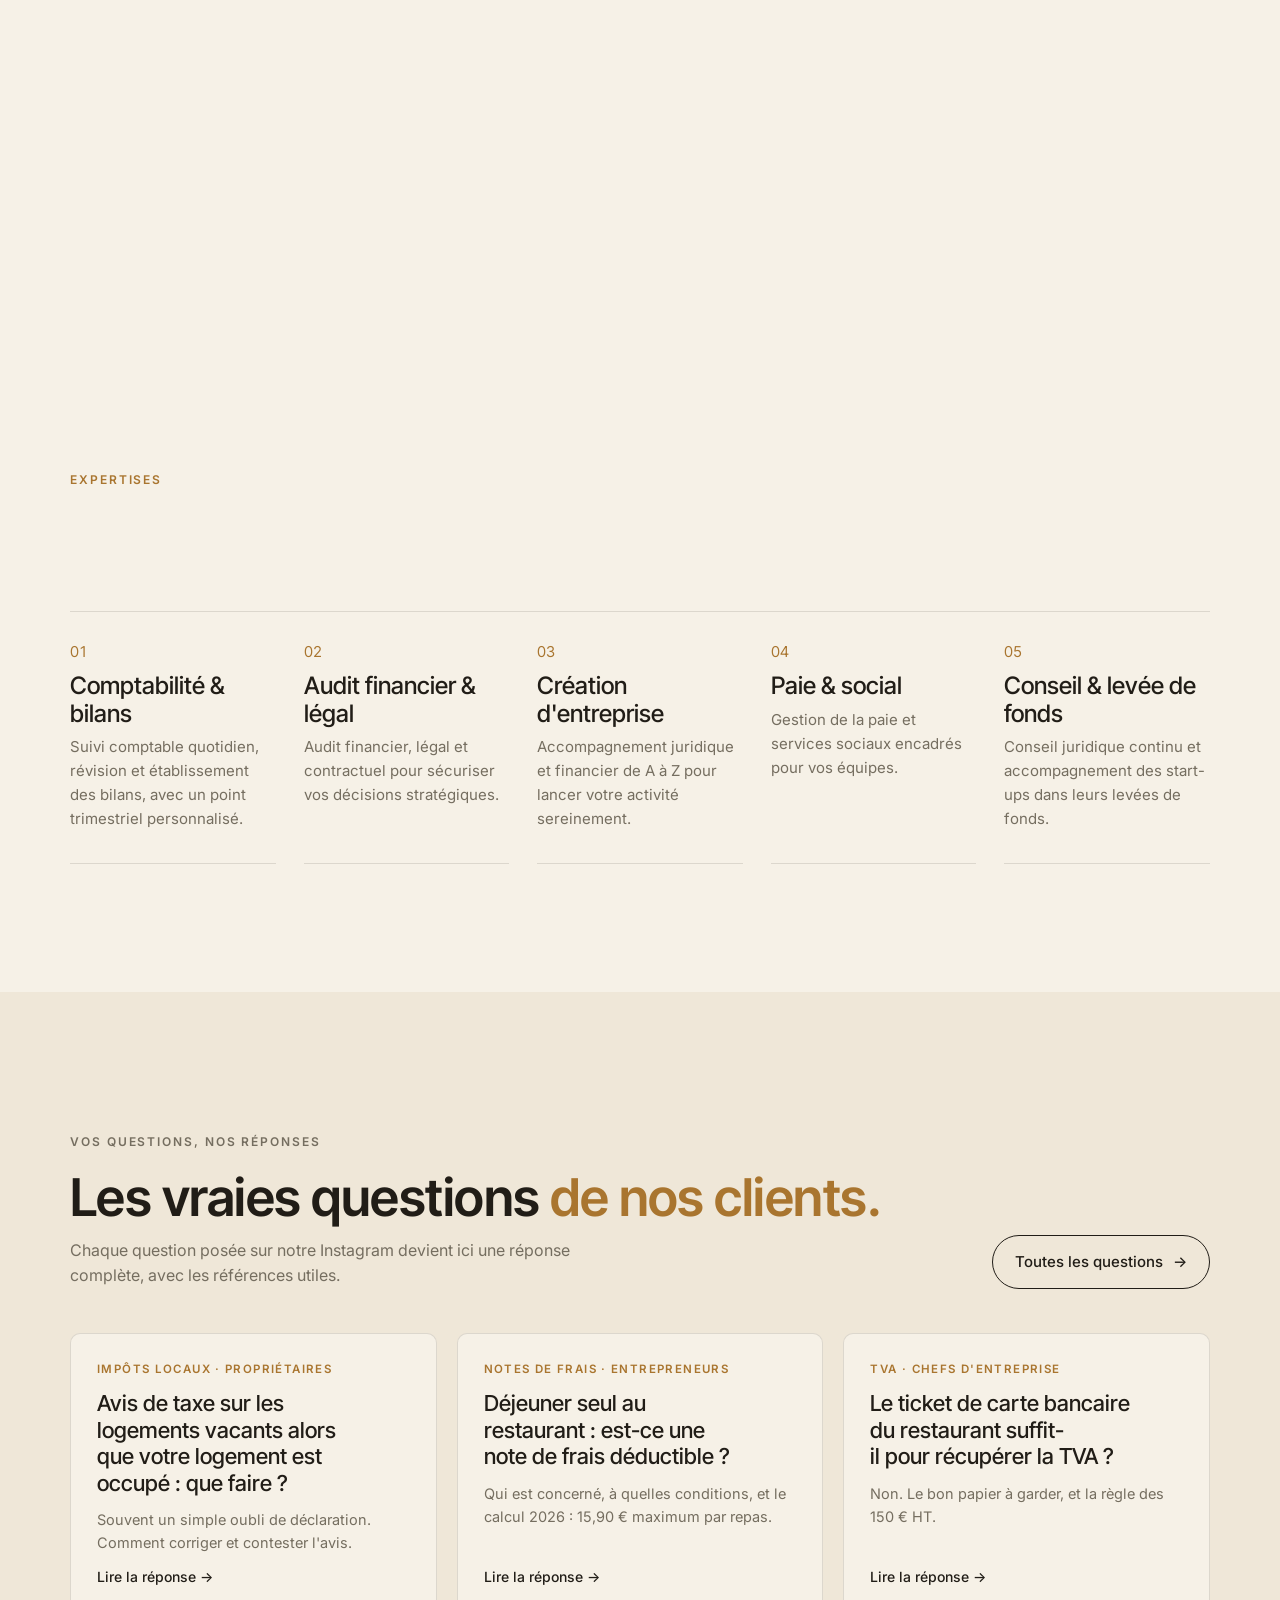
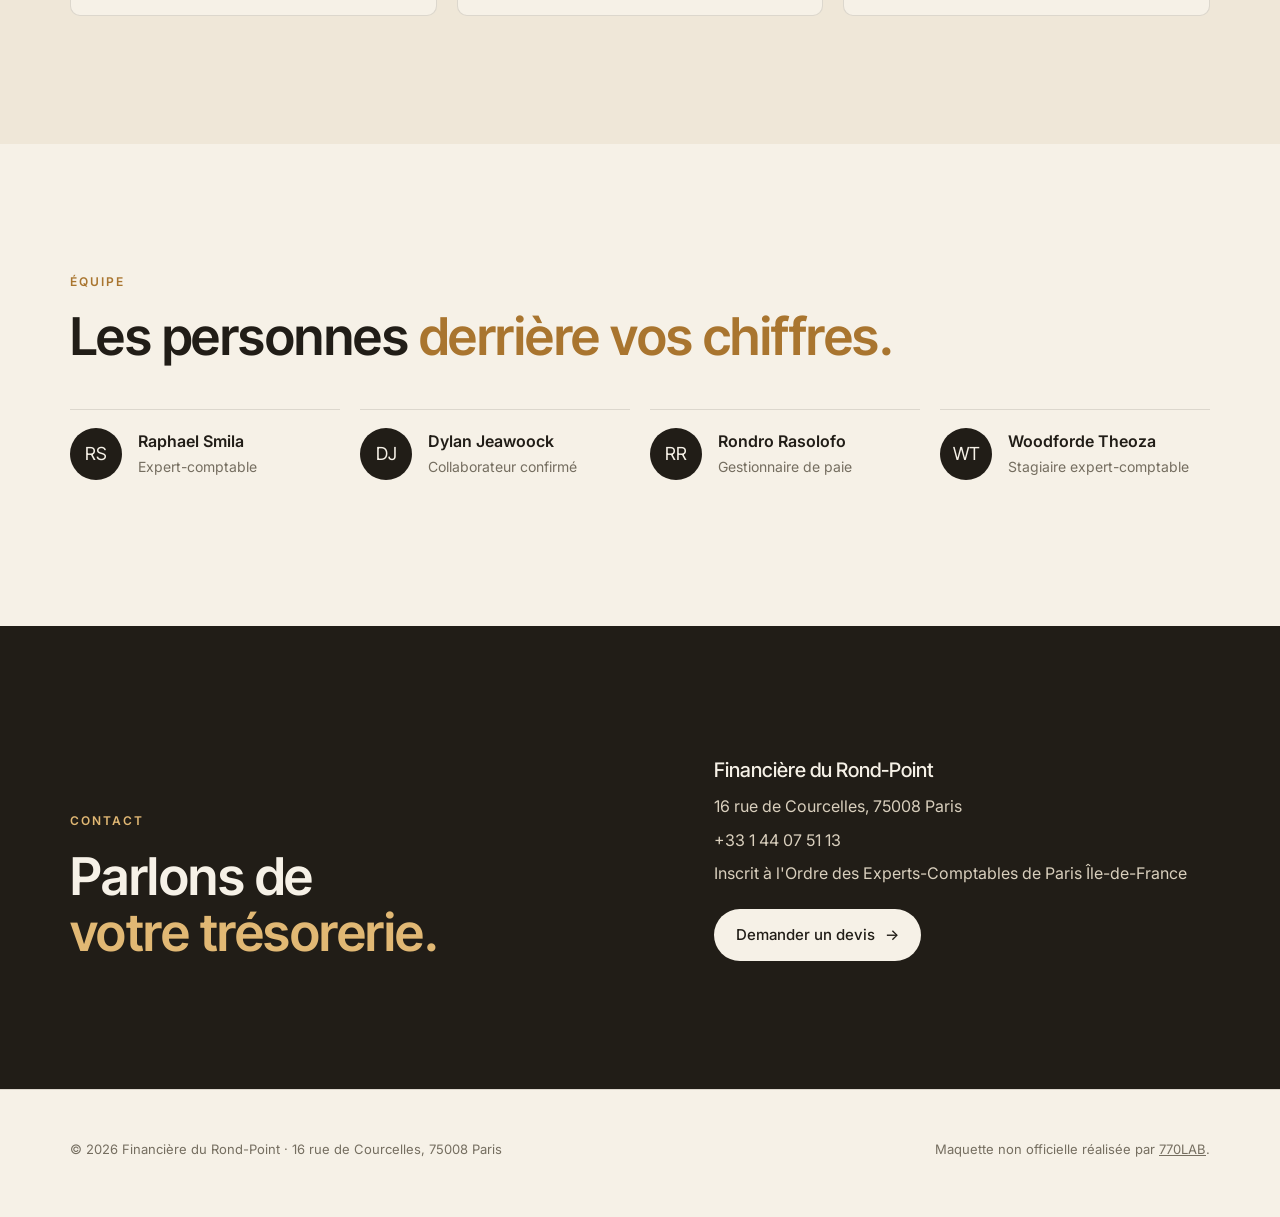
==== commit 29390869: "Replace Fraunces with Inter Tight, remove italics (report 371a515994b2) Co-Authored-By: Claude Opus " ====
--- a/index.html
+++ b/index.html
@@ -14,7 +14,7 @@
   <link rel="icon" href="data:image/svg+xml,%3Csvg xmlns='http://www.w3.org/2000/svg' viewBox='0 0 32 32'%3E%3Crect width='32' height='32' rx='7' fill='%23211d17'/%3E%3Ctext x='16' y='21.5' font-family='Georgia,serif' font-size='13' font-weight='700' fill='%23e1b874' text-anchor='middle'%3EFD%3C/text%3E%3C/svg%3E">
   <link rel="preconnect" href="https://fonts.googleapis.com">
   <link rel="preconnect" href="https://fonts.gstatic.com" crossorigin>
-  <link href="https://fonts.googleapis.com/css2?family=Fraunces:ital,opsz,wght@0,9..144,400;0,9..144,500;0,9..144,600;1,9..144,400&family=Inter:wght@400;500;600&display=swap" rel="stylesheet">
+  <link href="https://fonts.googleapis.com/css2?family=Inter+Tight:wght@500;600;700&family=Inter:wght@400;500;600&display=swap" rel="stylesheet">
   <link rel="preload" as="image" href="img/keys/k1.jpg">
   <link rel="stylesheet" href="css/site.css?v=2">
   <script type="application/ld+json">{"@context":"https://schema.org","@type":"WebPage","name":"Maquette de site pour Financière du Rond-Point (FDRP)","description":"Proposition de site réalisée par 770LAB, non officielle. Site officiel : https://financieredurondpoint.com/","publisher":{"@type":"Organization","name":"770LAB","url":"https://770lab.com"}}</script>
--- a/css/site.css
+++ b/css/site.css
@@ -1,14 +1,14 @@
-/* FDRP — démo 770LAB. Palette et typo reprises du site actuel du cabinet (Fraunces + Inter, crème / encre / laiton). */
+/* FDRP — démo 770LAB. Palette du site actuel (crème / encre / laiton) ; titres en Inter Tight, texte en Inter. Jamais Fraunces ni de serif « fantaisie » (propriétaire, 13/11/2026), jamais d italique. */
 :root{
   --bg:#f6f1e7; --bg-alt:#efe7d8; --fg:#211d17; --muted:#756e60; --accent:#a9752f; --accent-soft:rgba(169,117,47,.12);
   --line:rgba(33,29,23,.12); --ink:#16130f;
-  --serif:"Fraunces", Georgia, "Times New Roman", serif;
+  --serif:"Inter Tight", "Inter", system-ui, -apple-system, "Segoe UI", sans-serif;
   --sans:"Inter", system-ui, -apple-system, "Segoe UI", sans-serif;
   --gutter:max(20px, env(safe-area-inset-left, 0px));
   --nav-h:68px;
   --hero-x:max(20px, env(safe-area-inset-left, 0px), 4.4vw);
 }
-*,*::before,*::after{ box-sizing:border-box }
+*,*::before,*::after{ box-sizing:border-box; font-style:normal !important }
 [hidden]{ display:none !important }
 html{ -webkit-text-size-adjust:100% }
 body{ margin:0; background:var(--bg); color:var(--fg); font-family:var(--sans); font-size:16px; line-height:1.6; -webkit-font-smoothing:antialiased }
@@ -16,8 +16,8 @@
 a{ color:inherit }
 .shell{ max-width:1180px; margin:0 auto; padding-left:var(--gutter); padding-right:max(20px, env(safe-area-inset-right, 0px)) }
 .eyebrow{ font-size:12px; letter-spacing:.16em; text-transform:uppercase; color:var(--accent); font-weight:600; margin:0 }
-.h2{ font-family:var(--serif); font-weight:500; font-size:clamp(30px, 4.4vw, 52px); line-height:1.08; margin:.35em 0 0; text-wrap:balance; letter-spacing:-.01em }
-.h2 em, .h1 em{ font-style:italic; font-weight:400; color:var(--accent) }
+.h2{ font-family:var(--serif); font-weight:600; font-size:clamp(30px, 4.4vw, 52px); line-height:1.08; margin:.35em 0 0; text-wrap:balance; letter-spacing:-.01em }
+.h2 em, .h1 em{ font-style:normal; color:var(--accent) }
 .btn{ display:inline-flex; align-items:center; gap:10px; padding:14px 22px; border-radius:999px; background:var(--fg); color:var(--bg); text-decoration:none; font-weight:500; font-size:15px; white-space:nowrap; transition:transform .25s, background .25s }
 .btn:hover{ transform:translateY(-2px); background:var(--ink) }
 .btn-ghost{ background:transparent; color:var(--fg); border:1px solid var(--fg) }
@@ -33,7 +33,7 @@
 .nav.is-solid{ border-bottom-color:var(--line) }
 .nav .shell{ width:100%; max-width:none; padding-left:var(--hero-x); padding-right:var(--hero-x); display:flex; align-items:center; justify-content:space-between; gap:24px }
 .brand{ text-decoration:none; display:flex; flex-direction:column; line-height:1 }
-.brand b{ font-family:var(--serif); font-weight:600; font-size:24px; letter-spacing:.02em }
+.brand b{ font-family:var(--serif); font-weight:700; font-size:24px; letter-spacing:.02em }
 .brand b i{ color:var(--accent); font-style:normal }
 .brand span{ font-size:9.5px; letter-spacing:.2em; text-transform:uppercase; color:var(--muted); margin-top:5px }
 .nav-links{ display:flex; gap:28px; font-size:14.5px }
@@ -54,7 +54,7 @@
 .copy{ position:absolute; left:var(--hero-x); top:50%; transform:translateY(-50%); width:min(430px, 33vw); min-height:340px }
 .ph{ position:absolute; left:0; top:0; width:100%; display:flex; flex-direction:column; gap:16px; opacity:0; transform:translateY(14px); transition:opacity .45s ease, transform .55s cubic-bezier(.2,.7,.2,1); pointer-events:none }
 .ph.on{ opacity:1; transform:none; pointer-events:auto }
-.h1{ font-family:var(--serif); font-weight:500; font-size:clamp(38px, 5.2vw, 72px); line-height:1.02; letter-spacing:-.015em; margin:0; text-wrap:balance }
+.h1{ font-family:var(--serif); font-weight:600; font-size:clamp(38px, 5.2vw, 72px); line-height:1.02; letter-spacing:-.015em; margin:0; text-wrap:balance }
 .ph p.lead{ margin:0; color:var(--muted); font-size:17px; max-width:34ch }
 .chips{ display:flex; flex-wrap:wrap; gap:8px }
 .chips span{ font-size:13px; padding:6px 12px; border:1px solid rgba(169,117,47,.45); border-radius:999px; background:rgba(246,241,231,.75) }
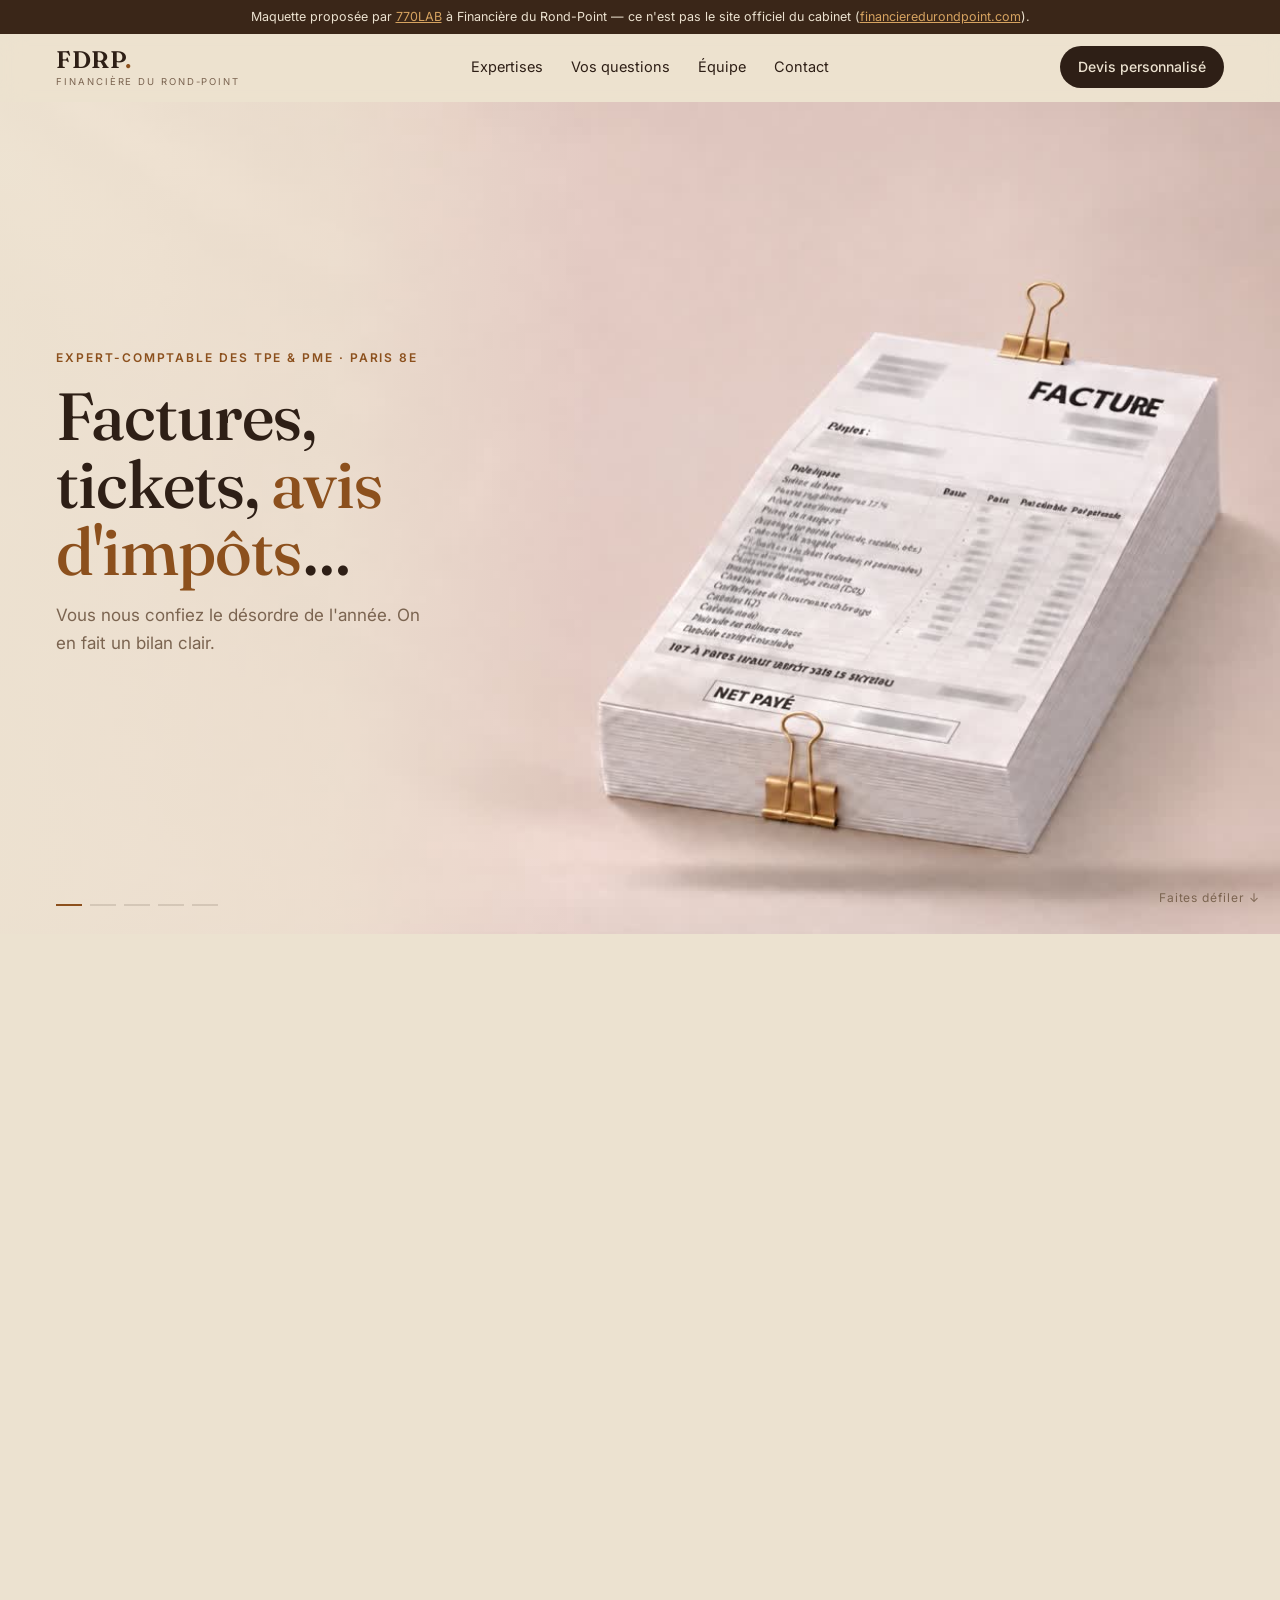
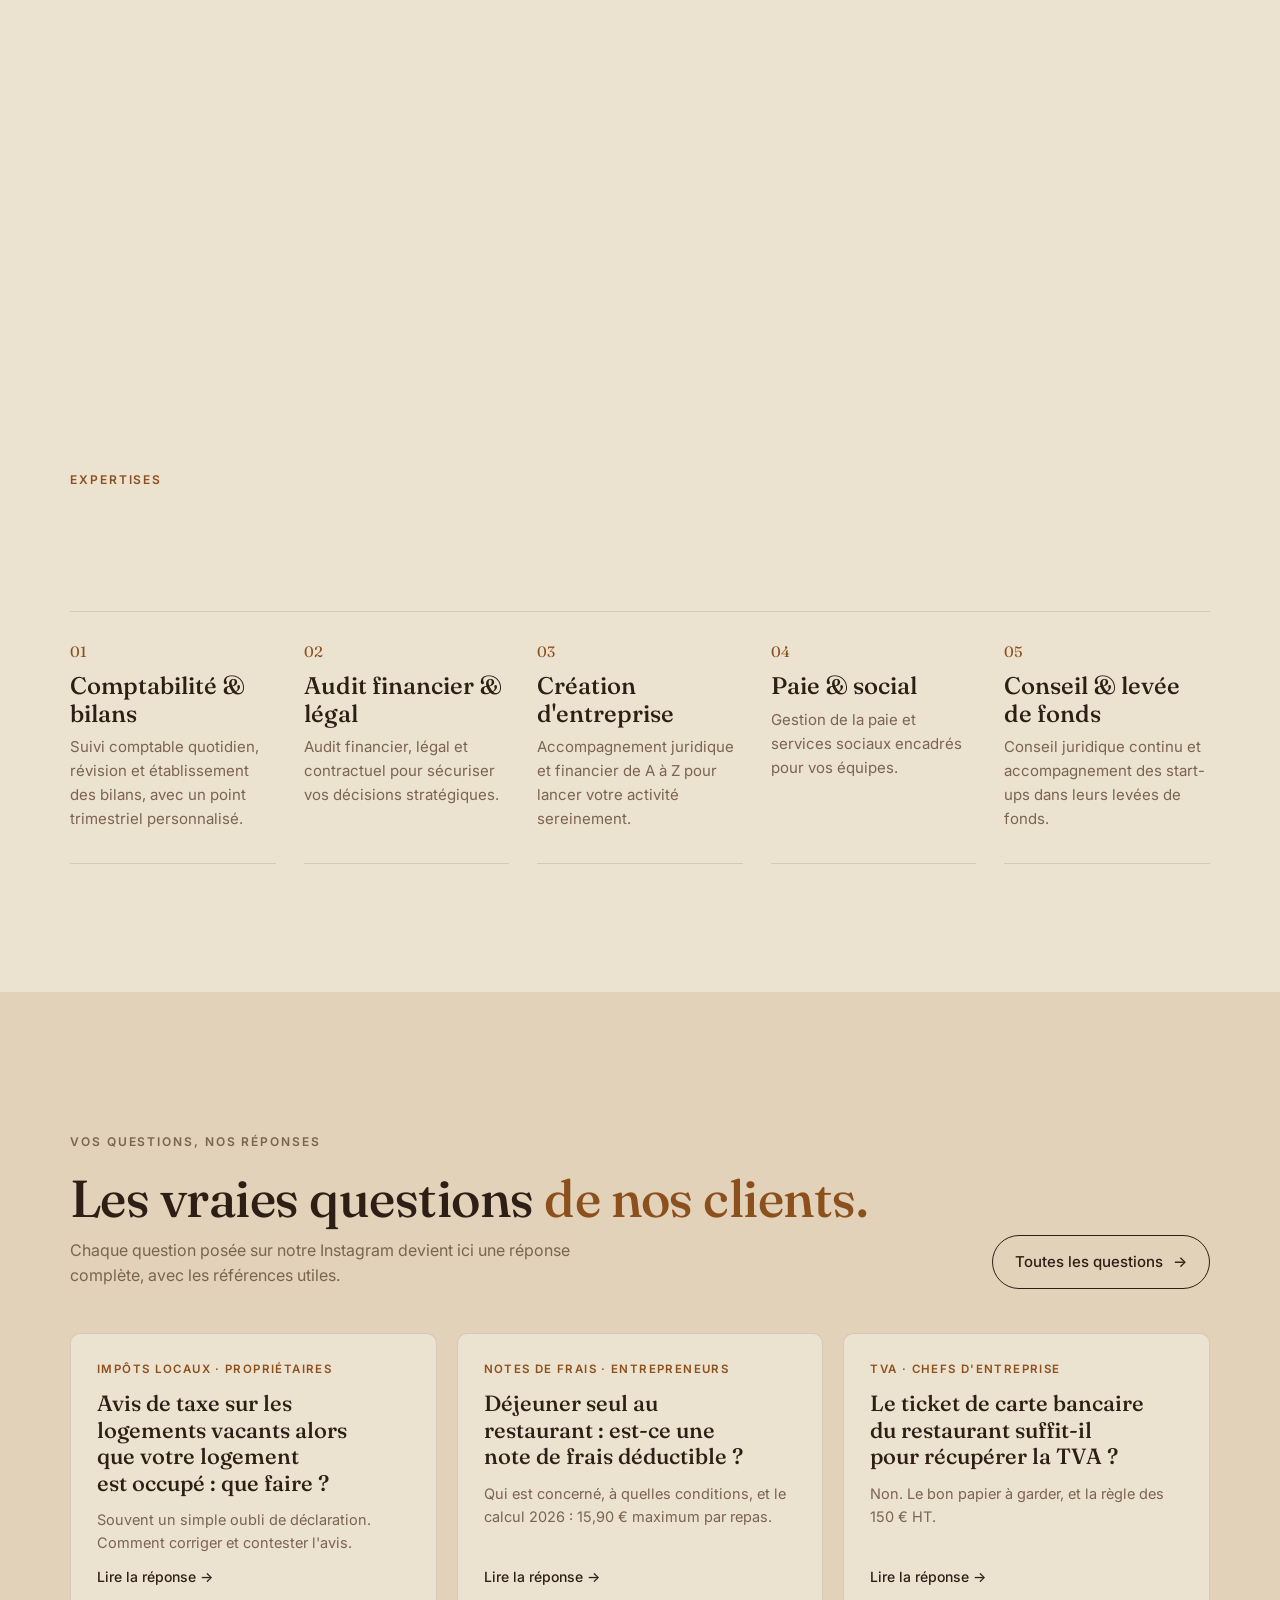
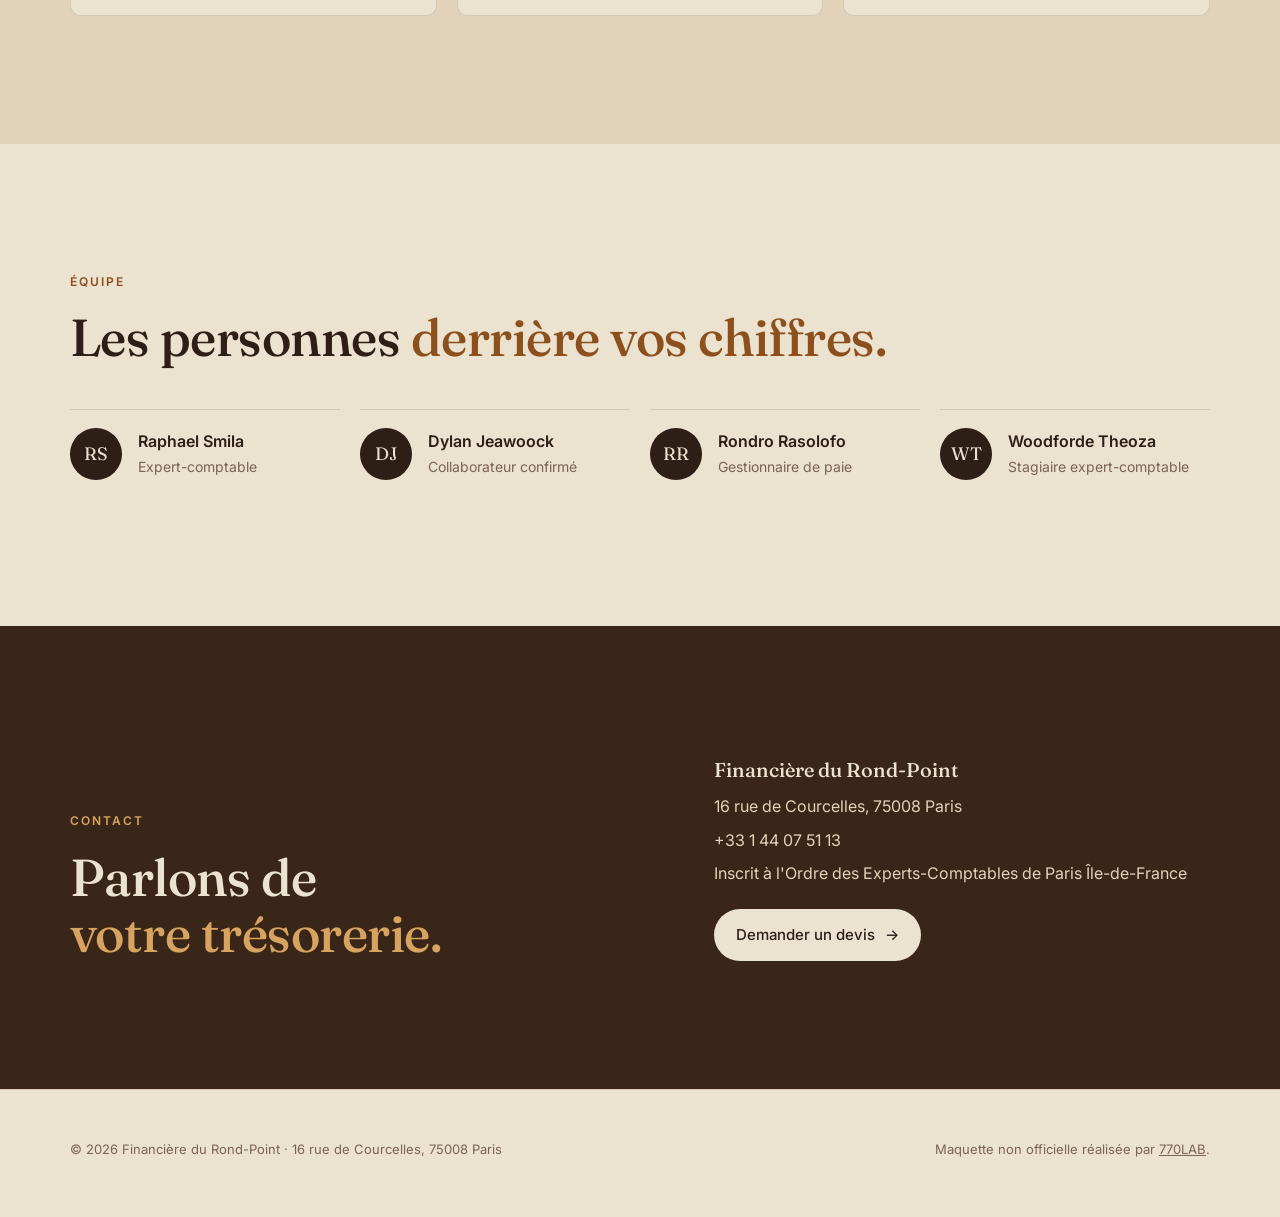
==== commit 14933b7d: "Palette café du reel + aucun italique (branche en attente de la nouvelle vidéo) Co-Authored-By: Clau" ====
--- a/index.html
+++ b/index.html
@@ -6,17 +6,17 @@
   <title>[Maquette] FDRP — Expert-comptable des TPE &amp; PME à Paris 8e</title>
   <meta name="description" content="Proposition de site par 770LAB pour Financière du Rond-Point (FDRP), cabinet d'expertise comptable à Paris 8e. Maquette non officielle.">
   <meta name="robots" content="noindex, nofollow">
-  <meta name="theme-color" content="#f6f1e7">
+  <meta name="theme-color" content="#ece2d0">
   <meta property="og:title" content="[Maquette] FDRP — Expert-comptable des TPE &amp; PME à Paris 8e">
   <meta property="og:description" content="Proposition de site par 770LAB pour Financière du Rond-Point. Maquette non officielle.">
   <meta property="og:image" content="https://770lab.com/fdrp/img/keys/k5.jpg">
   <meta property="og:type" content="website">
-  <link rel="icon" href="data:image/svg+xml,%3Csvg xmlns='http://www.w3.org/2000/svg' viewBox='0 0 32 32'%3E%3Crect width='32' height='32' rx='7' fill='%23211d17'/%3E%3Ctext x='16' y='21.5' font-family='Georgia,serif' font-size='13' font-weight='700' fill='%23e1b874' text-anchor='middle'%3EFD%3C/text%3E%3C/svg%3E">
+  <link rel="icon" href="data:image/svg+xml,%3Csvg xmlns='http://www.w3.org/2000/svg' viewBox='0 0 32 32'%3E%3Crect width='32' height='32' rx='7' fill='%233a2618'/%3E%3Ctext x='16' y='21.5' font-family='Georgia,serif' font-size='13' font-weight='700' fill='%23d6a360' text-anchor='middle'%3EFD%3C/text%3E%3C/svg%3E">
   <link rel="preconnect" href="https://fonts.googleapis.com">
   <link rel="preconnect" href="https://fonts.gstatic.com" crossorigin>
-  <link href="https://fonts.googleapis.com/css2?family=Inter+Tight:wght@500;600;700&family=Inter:wght@400;500;600&display=swap" rel="stylesheet">
+  <link href="https://fonts.googleapis.com/css2?family=Fraunces:opsz,wght@9..144,400;9..144,500;9..144,600&family=Inter:wght@400;500;600&display=swap" rel="stylesheet">
   <link rel="preload" as="image" href="img/keys/k1.jpg">
-  <link rel="stylesheet" href="css/site.css?v=2">
+  <link rel="stylesheet" href="css/site.css?v=3">
   <script type="application/ld+json">{"@context":"https://schema.org","@type":"WebPage","name":"Maquette de site pour Financière du Rond-Point (FDRP)","description":"Proposition de site réalisée par 770LAB, non officielle. Site officiel : https://financieredurondpoint.com/","publisher":{"@type":"Organization","name":"770LAB","url":"https://770lab.com"}}</script>
   <script>document.documentElement.classList.add('js')</script>
 </head>
--- a/css/site.css
+++ b/css/site.css
@@ -1,22 +1,23 @@
-/* FDRP — démo 770LAB. Palette du site actuel (crème / encre / laiton) ; titres en Inter Tight, texte en Inter. Jamais Fraunces ni de serif « fantaisie » (propriétaire, 13/11/2026), jamais d italique. */
+/* FDRP — démo 770LAB. Palette « café » reprise du reel choisi par le client (crème, sable, caramel, espresso) — PAS celle de son site actuel, qu'il n'aime pas. */
 :root{
-  --bg:#f6f1e7; --bg-alt:#efe7d8; --fg:#211d17; --muted:#756e60; --accent:#a9752f; --accent-soft:rgba(169,117,47,.12);
-  --line:rgba(33,29,23,.12); --ink:#16130f;
-  --serif:"Inter Tight", "Inter", system-ui, -apple-system, "Segoe UI", sans-serif;
+  --bg:#ece2d0; --bg-alt:#e2d2ba; --fg:#2e1f16; --muted:#7b6450; --accent:#8c501d; --accent-soft:rgba(201,138,69,.16);
+  --line:rgba(46,31,22,.13); --ink:#1f140d; --caramel:#c98a45; --caramel-lt:#d6a360; --espresso:#3a2618;
+  --serif:"Fraunces", Georgia, "Times New Roman", serif;
   --sans:"Inter", system-ui, -apple-system, "Segoe UI", sans-serif;
   --gutter:max(20px, env(safe-area-inset-left, 0px));
   --nav-h:68px;
   --hero-x:max(20px, env(safe-area-inset-left, 0px), 4.4vw);
 }
-*,*::before,*::after{ box-sizing:border-box; font-style:normal !important }
+*,*::before,*::after{ box-sizing:border-box }
 [hidden]{ display:none !important }
 html{ -webkit-text-size-adjust:100% }
 body{ margin:0; background:var(--bg); color:var(--fg); font-family:var(--sans); font-size:16px; line-height:1.6; -webkit-font-smoothing:antialiased }
 img{ max-width:100%; display:block }
+em, i{ font-style:normal } /* aucun italique sur ce site (demande du 17/11) */
 a{ color:inherit }
 .shell{ max-width:1180px; margin:0 auto; padding-left:var(--gutter); padding-right:max(20px, env(safe-area-inset-right, 0px)) }
 .eyebrow{ font-size:12px; letter-spacing:.16em; text-transform:uppercase; color:var(--accent); font-weight:600; margin:0 }
-.h2{ font-family:var(--serif); font-weight:600; font-size:clamp(30px, 4.4vw, 52px); line-height:1.08; margin:.35em 0 0; text-wrap:balance; letter-spacing:-.01em }
+.h2{ font-family:var(--serif); font-weight:500; font-size:clamp(30px, 4.4vw, 52px); line-height:1.08; margin:.35em 0 0; text-wrap:balance; letter-spacing:-.01em }
 .h2 em, .h1 em{ font-style:normal; color:var(--accent) }
 .btn{ display:inline-flex; align-items:center; gap:10px; padding:14px 22px; border-radius:999px; background:var(--fg); color:var(--bg); text-decoration:none; font-weight:500; font-size:15px; white-space:nowrap; transition:transform .25s, background .25s }
 .btn:hover{ transform:translateY(-2px); background:var(--ink) }
@@ -25,15 +26,15 @@
 :focus-visible{ outline:2px solid var(--accent); outline-offset:3px }
 
 /* bandeau démo — toujours présent */
-.demo-bar{ background:var(--fg); color:#efe7d8; font-size:12.5px; text-align:center; padding:8px var(--gutter); line-height:1.4 }
-.demo-bar a{ color:#e8c48a }
+.demo-bar{ background:var(--espresso); color:var(--bg); font-size:12.5px; text-align:center; padding:8px var(--gutter); line-height:1.4 }
+.demo-bar a{ color:var(--caramel-lt) }
 
 /* nav */
-.nav{ position:sticky; top:0; z-index:40; height:var(--nav-h); display:flex; align-items:center; background:rgba(246,241,231,.82); backdrop-filter:saturate(1.2) blur(12px); -webkit-backdrop-filter:saturate(1.2) blur(12px); border-bottom:1px solid transparent; transition:border-color .3s }
+.nav{ position:sticky; top:0; z-index:40; height:var(--nav-h); display:flex; align-items:center; background:rgba(236,226,208,.84); backdrop-filter:saturate(1.2) blur(12px); -webkit-backdrop-filter:saturate(1.2) blur(12px); border-bottom:1px solid transparent; transition:border-color .3s }
 .nav.is-solid{ border-bottom-color:var(--line) }
 .nav .shell{ width:100%; max-width:none; padding-left:var(--hero-x); padding-right:var(--hero-x); display:flex; align-items:center; justify-content:space-between; gap:24px }
 .brand{ text-decoration:none; display:flex; flex-direction:column; line-height:1 }
-.brand b{ font-family:var(--serif); font-weight:700; font-size:24px; letter-spacing:.02em }
+.brand b{ font-family:var(--serif); font-weight:600; font-size:24px; letter-spacing:.02em }
 .brand b i{ color:var(--accent); font-style:normal }
 .brand span{ font-size:9.5px; letter-spacing:.2em; text-transform:uppercase; color:var(--muted); margin-top:5px }
 .nav-links{ display:flex; gap:28px; font-size:14.5px }
@@ -50,14 +51,14 @@
 .stage .poster, .stage canvas{ position:absolute; inset:0; width:100%; height:100%; object-fit:cover; object-position:68% 50% }
 .stage canvas{ opacity:0; transition:opacity .4s }
 .stage.has-seq canvas{ opacity:1 }
-.scrim{ position:absolute; inset:0; pointer-events:none; background:linear-gradient(90deg, rgba(246,241,231,.92) 0%, rgba(246,241,231,.72) 26%, rgba(246,241,231,0) 46%) }
+.scrim{ position:absolute; inset:0; pointer-events:none; background:linear-gradient(90deg, rgba(236,226,208,.92) 0%, rgba(236,226,208,.72) 26%, rgba(236,226,208,0) 46%) }
 .copy{ position:absolute; left:var(--hero-x); top:50%; transform:translateY(-50%); width:min(430px, 33vw); min-height:340px }
 .ph{ position:absolute; left:0; top:0; width:100%; display:flex; flex-direction:column; gap:16px; opacity:0; transform:translateY(14px); transition:opacity .45s ease, transform .55s cubic-bezier(.2,.7,.2,1); pointer-events:none }
 .ph.on{ opacity:1; transform:none; pointer-events:auto }
-.h1{ font-family:var(--serif); font-weight:600; font-size:clamp(38px, 5.2vw, 72px); line-height:1.02; letter-spacing:-.015em; margin:0; text-wrap:balance }
+.h1{ font-family:var(--serif); font-weight:500; font-size:clamp(38px, 5.2vw, 72px); line-height:1.02; letter-spacing:-.015em; margin:0; text-wrap:balance }
 .ph p.lead{ margin:0; color:var(--muted); font-size:17px; max-width:34ch }
 .chips{ display:flex; flex-wrap:wrap; gap:8px }
-.chips span{ font-size:13px; padding:6px 12px; border:1px solid rgba(169,117,47,.45); border-radius:999px; background:rgba(246,241,231,.75) }
+.chips span{ font-size:13px; padding:6px 12px; border:1px solid rgba(201,138,69,.6); border-radius:999px; background:rgba(236,226,208,.78) }
 .stat{ display:flex; align-items:baseline; gap:12px }
 .stat b{ font-family:var(--serif); font-weight:500; font-size:clamp(46px, 5.6vw, 76px); line-height:1; font-variant-numeric:tabular-nums; color:var(--fg) }
 .stat span{ font-size:14px; color:var(--muted); max-width:15ch; line-height:1.35 }
@@ -68,7 +69,7 @@
 .hero.is-moving .scroll-hint{ opacity:0 }
 
 @media (orientation:portrait), (max-width:760px){
-  .scrim{ background:linear-gradient(0deg, rgba(246,241,231,.97) 0%, rgba(246,241,231,.9) 34%, rgba(246,241,231,0) 58%) }
+  .scrim{ background:linear-gradient(0deg, rgba(236,226,208,.97) 0%, rgba(236,226,208,.9) 34%, rgba(236,226,208,0) 58%) }
   .copy{ top:auto; bottom:64px; transform:none; width:auto; right:max(20px, env(safe-area-inset-right, 0px)); min-height:230px }
   .ph{ top:auto; bottom:0; gap:12px }
   .h1{ font-size:clamp(32px, 9vw, 44px) }
@@ -94,7 +95,7 @@
 .questions .head p{ margin:12px 0 0; color:var(--muted); max-width:52ch }
 .qgrid{ margin-top:44px; display:grid; grid-template-columns:repeat(auto-fit, minmax(280px, 1fr)); gap:20px }
 .qcard{ display:flex; flex-direction:column; gap:12px; padding:26px; background:var(--bg); border-radius:10px; text-decoration:none; border:1px solid var(--line); transition:transform .3s, box-shadow .3s; min-width:0 }
-.qcard:hover{ transform:translateY(-4px); box-shadow:0 18px 40px -24px rgba(33,29,23,.45) }
+.qcard:hover{ transform:translateY(-4px); box-shadow:0 18px 40px -24px rgba(58,38,24,.5) }
 .qcard .tag{ font-size:11.5px; letter-spacing:.12em; text-transform:uppercase; color:var(--accent); font-weight:600 }
 .qcard h3{ margin:0; font-family:var(--serif); font-weight:500; font-size:22px; line-height:1.2; text-wrap:balance }
 .qcard p{ margin:0; color:var(--muted); font-size:14.5px }
@@ -106,11 +107,11 @@
 .member b{ display:block; font-weight:600 }
 .member span{ color:var(--muted); font-size:14px }
 
-.contact{ background:var(--fg); color:var(--bg) }
-.contact .eyebrow{ color:#e1b874 }
-.contact .h2 em{ color:#e1b874 }
+.contact{ background:var(--espresso); color:var(--bg) }
+.contact .eyebrow{ color:var(--caramel-lt) }
+.contact .h2 em{ color:var(--caramel-lt) }
 .contact .inner{ display:grid; grid-template-columns:1.2fr 1fr; gap:48px; align-items:end }
-.contact .info{ display:flex; flex-direction:column; gap:8px; font-size:16px; color:#d9cfbd }
+.contact .info{ display:flex; flex-direction:column; gap:8px; font-size:16px; color:var(--bg-alt) }
 .contact .info strong{ color:var(--bg); font-size:20px; font-family:var(--serif); font-weight:500 }
 .contact .btn{ background:var(--bg); color:var(--fg); align-self:flex-start; margin-top:14px }
 @media (max-width:760px){ .contact .inner{ grid-template-columns:1fr; gap:28px } }
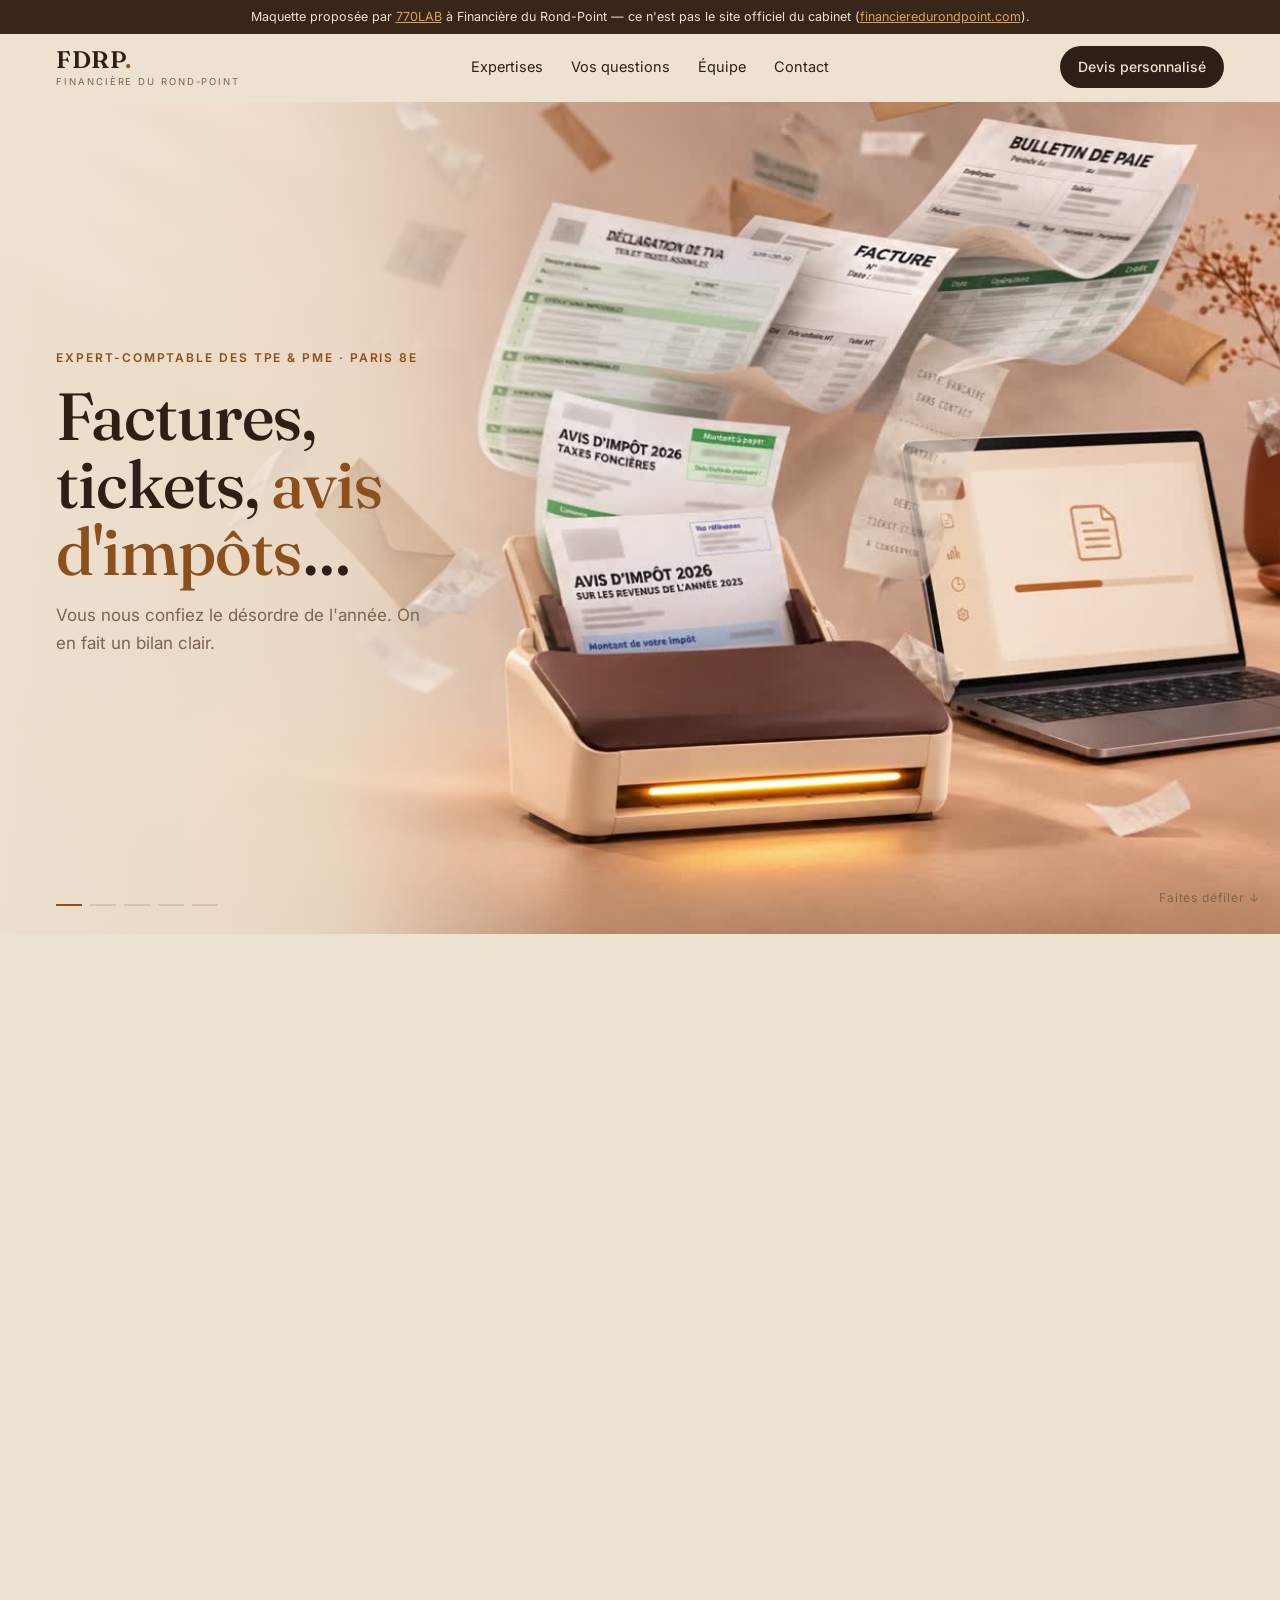
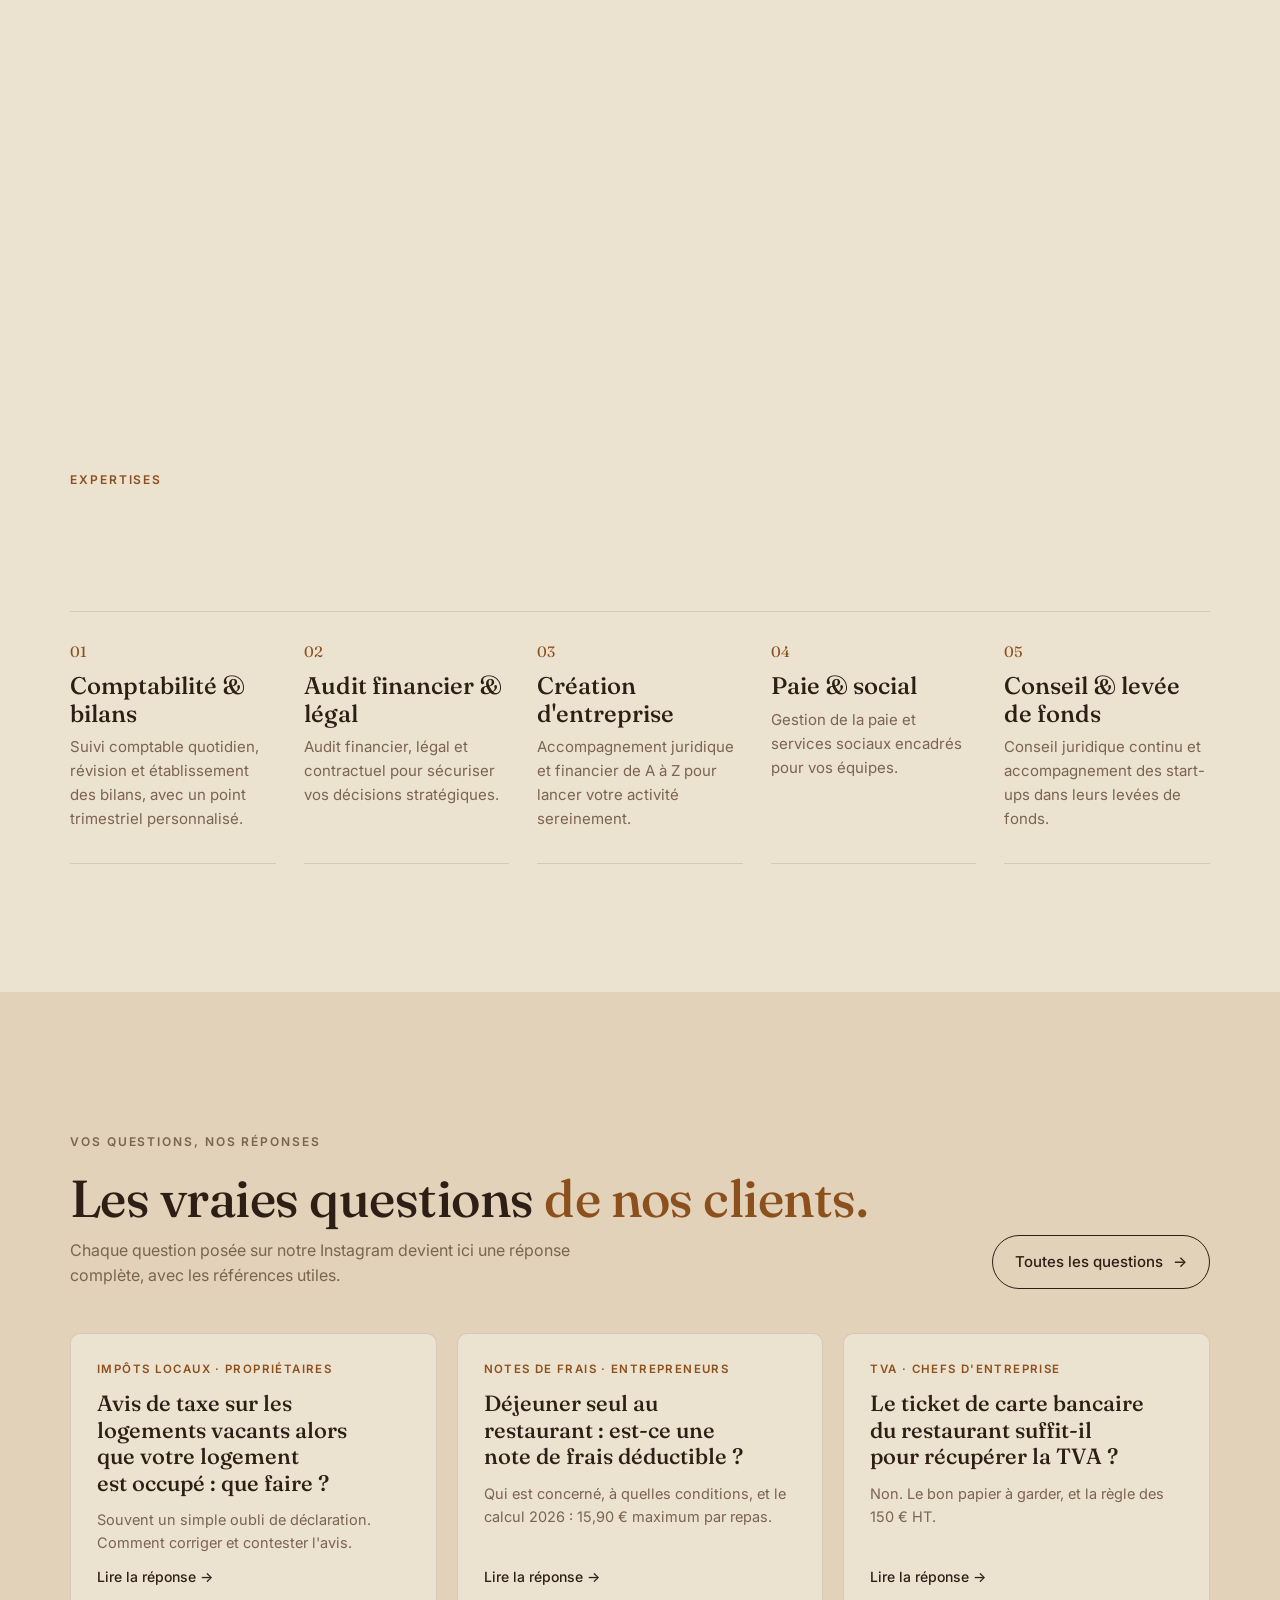
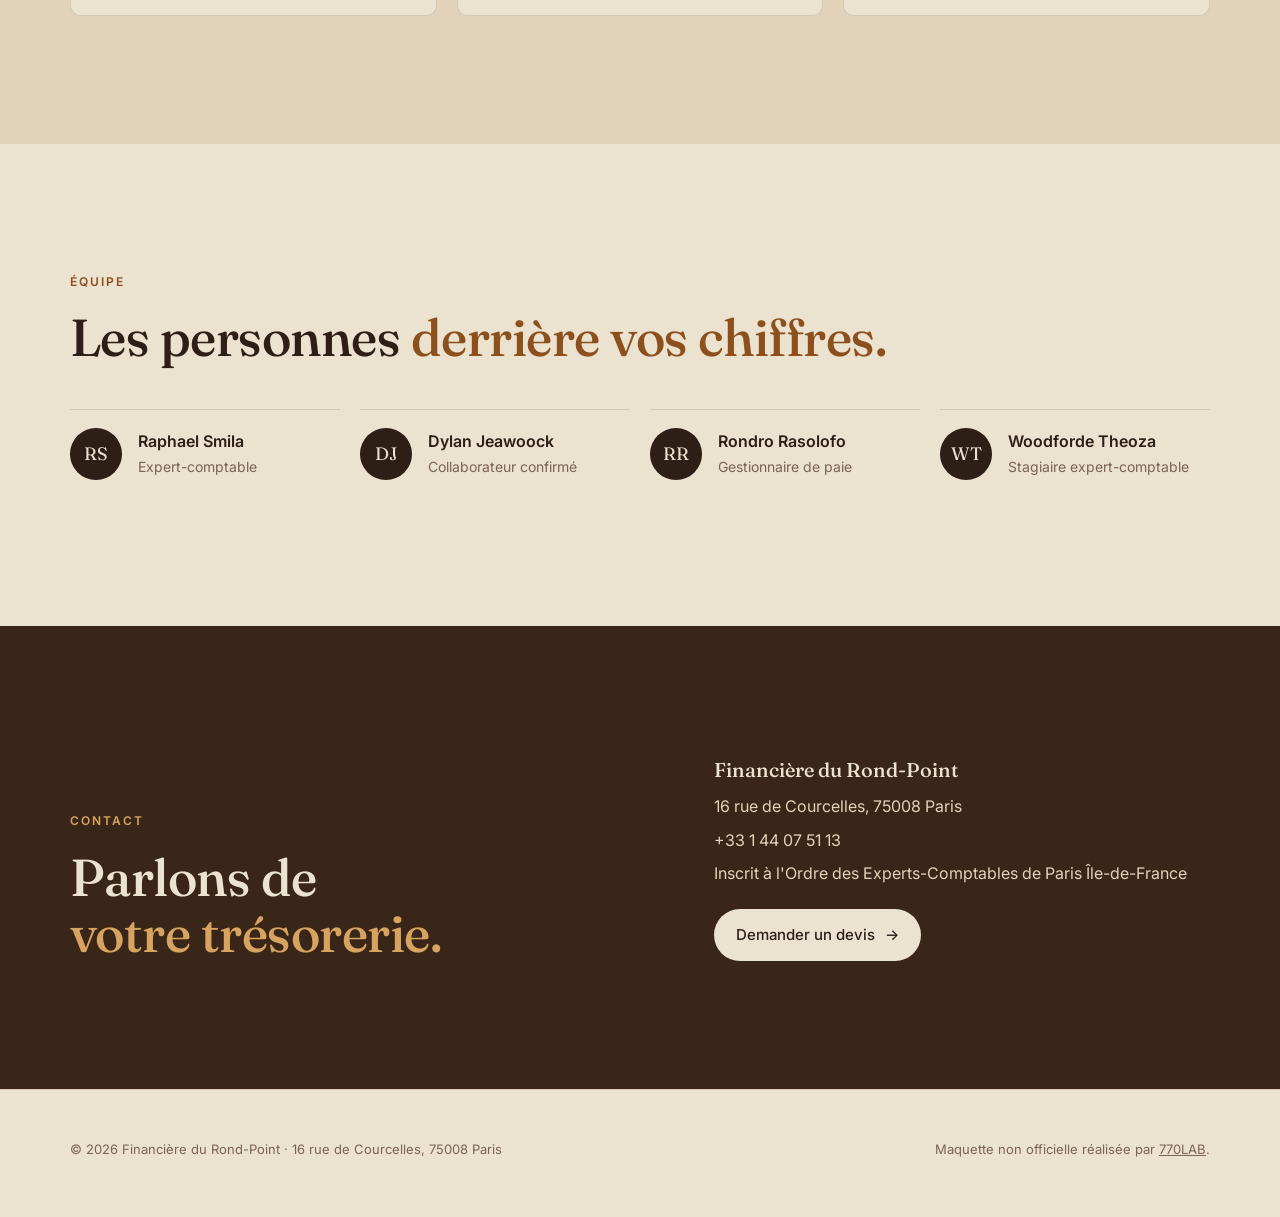
==== commit 3ff51fdf: "Nouvelle histoire : factures → scanner → ordinateur → bilan, couleurs du reel, sans italique Co-Auth" ====
--- a/index.html
+++ b/index.html
@@ -9,13 +9,13 @@
   <meta name="theme-color" content="#ece2d0">
   <meta property="og:title" content="[Maquette] FDRP — Expert-comptable des TPE &amp; PME à Paris 8e">
   <meta property="og:description" content="Proposition de site par 770LAB pour Financière du Rond-Point. Maquette non officielle.">
-  <meta property="og:image" content="https://770lab.com/fdrp/img/keys/k5.jpg">
+  <meta property="og:image" content="https://770lab.com/fdrp/img/keys/k5.jpg?v=2">
   <meta property="og:type" content="website">
   <link rel="icon" href="data:image/svg+xml,%3Csvg xmlns='http://www.w3.org/2000/svg' viewBox='0 0 32 32'%3E%3Crect width='32' height='32' rx='7' fill='%233a2618'/%3E%3Ctext x='16' y='21.5' font-family='Georgia,serif' font-size='13' font-weight='700' fill='%23d6a360' text-anchor='middle'%3EFD%3C/text%3E%3C/svg%3E">
   <link rel="preconnect" href="https://fonts.googleapis.com">
   <link rel="preconnect" href="https://fonts.gstatic.com" crossorigin>
   <link href="https://fonts.googleapis.com/css2?family=Fraunces:opsz,wght@9..144,400;9..144,500;9..144,600&family=Inter:wght@400;500;600&display=swap" rel="stylesheet">
-  <link rel="preload" as="image" href="img/keys/k1.jpg">
+  <link rel="preload" as="image" href="img/keys/k1.jpg?v=2">
   <link rel="stylesheet" href="css/site.css?v=3">
   <script type="application/ld+json">{"@context":"https://schema.org","@type":"WebPage","name":"Maquette de site pour Financière du Rond-Point (FDRP)","description":"Proposition de site réalisée par 770LAB, non officielle. Site officiel : https://financieredurondpoint.com/","publisher":{"@type":"Organization","name":"770LAB","url":"https://770lab.com"}}</script>
   <script>document.documentElement.classList.add('js')</script>
@@ -39,9 +39,9 @@
 
   <main>
     <!-- ===== HERO : des papiers au bilan ===== -->
-    <section class="hero" id="top" aria-label="Des papiers au bilan">
+    <section class="hero" id="top" aria-label="Des factures au bilan : le scanner verse les documents dans l'ordinateur, qui sort le bilan">
       <div class="stage" id="stage">
-        <img class="poster" src="img/keys/k1.jpg" alt="Avis d'impôt, taxe foncière, facture, bulletin de paie, relevé de compte, déclaration de TVA et ticket de carte bancaire en vrac" fetchpriority="high">
+        <img class="poster" src="img/keys/k1.jpg?v=2" alt="Avis d'impôt, taxe foncière, facture, bulletin de paie, relevé de compte, déclaration de TVA et ticket de carte bancaire tombent vers un scanner posé à côté d'un ordinateur portable" fetchpriority="high">
         <canvas id="seq" aria-hidden="true"></canvas>
         <div class="scrim"></div>
 
@@ -52,13 +52,13 @@
             <p class="lead">Vous nous confiez le désordre de l'année. On en fait un bilan clair.</p>
           </div>
           <div class="ph" data-ph="1" aria-hidden="true">
-            <p class="eyebrow">Saisie · rapprochement · contrôle</p>
-            <p class="h1">On trie, on rapproche, <em>on vérifie.</em></p>
+            <p class="eyebrow">Numérisation · tri · contrôle</p>
+            <p class="h1">Tout passe au scanner, <em>rien ne se perd.</em></p>
             <div class="chips"><span>TVA</span><span>Notes de frais</span><span>Paie</span><span>Taxe foncière</span><span>Liasse fiscale</span></div>
           </div>
           <div class="ph" data-ph="2" aria-hidden="true">
-            <p class="eyebrow">Compilation</p>
-            <p class="h1">Tout tient <em>en un seul dossier.</em></p>
+            <p class="eyebrow">Saisie · rapprochement</p>
+            <p class="h1">On trie, on rapproche, <em>on vérifie.</em></p>
             <div class="stat"><b data-to="500" data-suf="+">500+</b><span>clients accompagnés</span></div>
           </div>
           <div class="ph" data-ph="3" aria-hidden="true">
@@ -167,6 +167,6 @@
     </div>
   </footer>
 
-  <script src="js/site.js?v=1"></script>
+  <script src="js/site.js?v=2"></script>
 </body>
 </html>
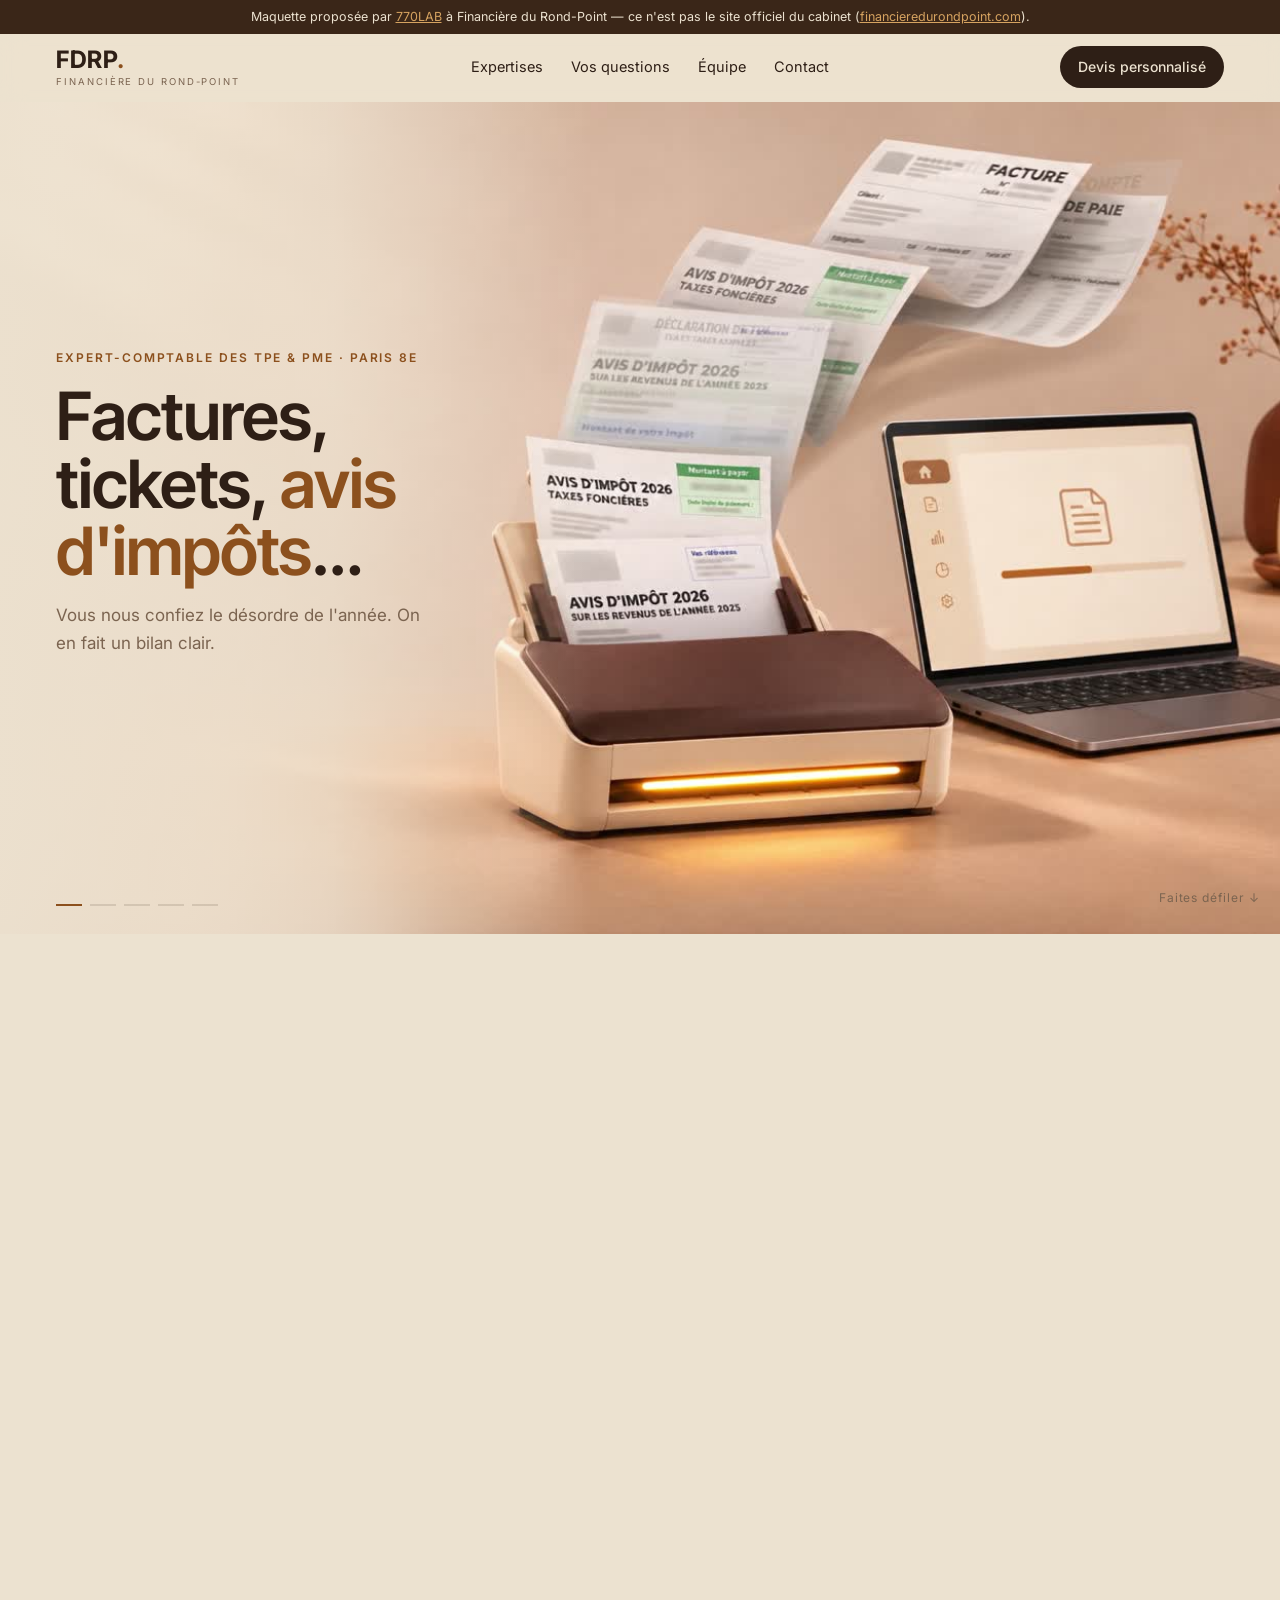
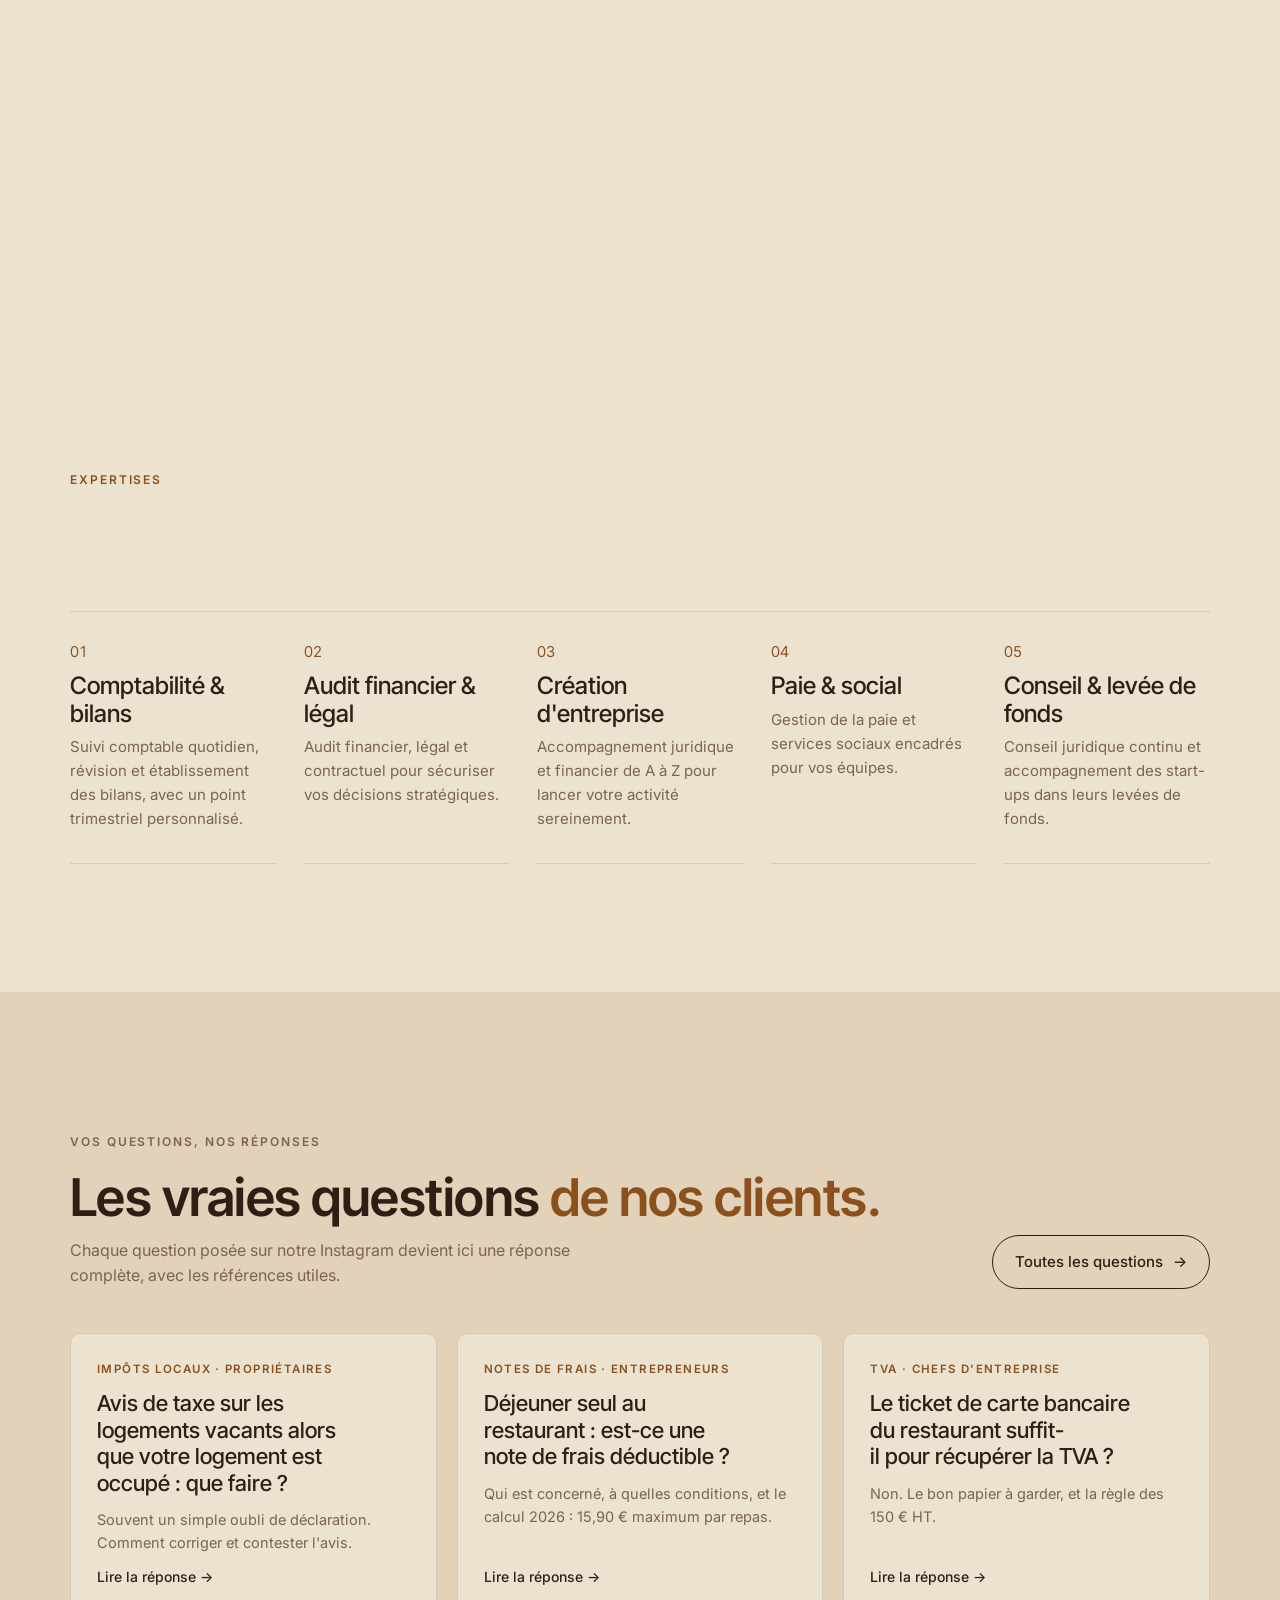
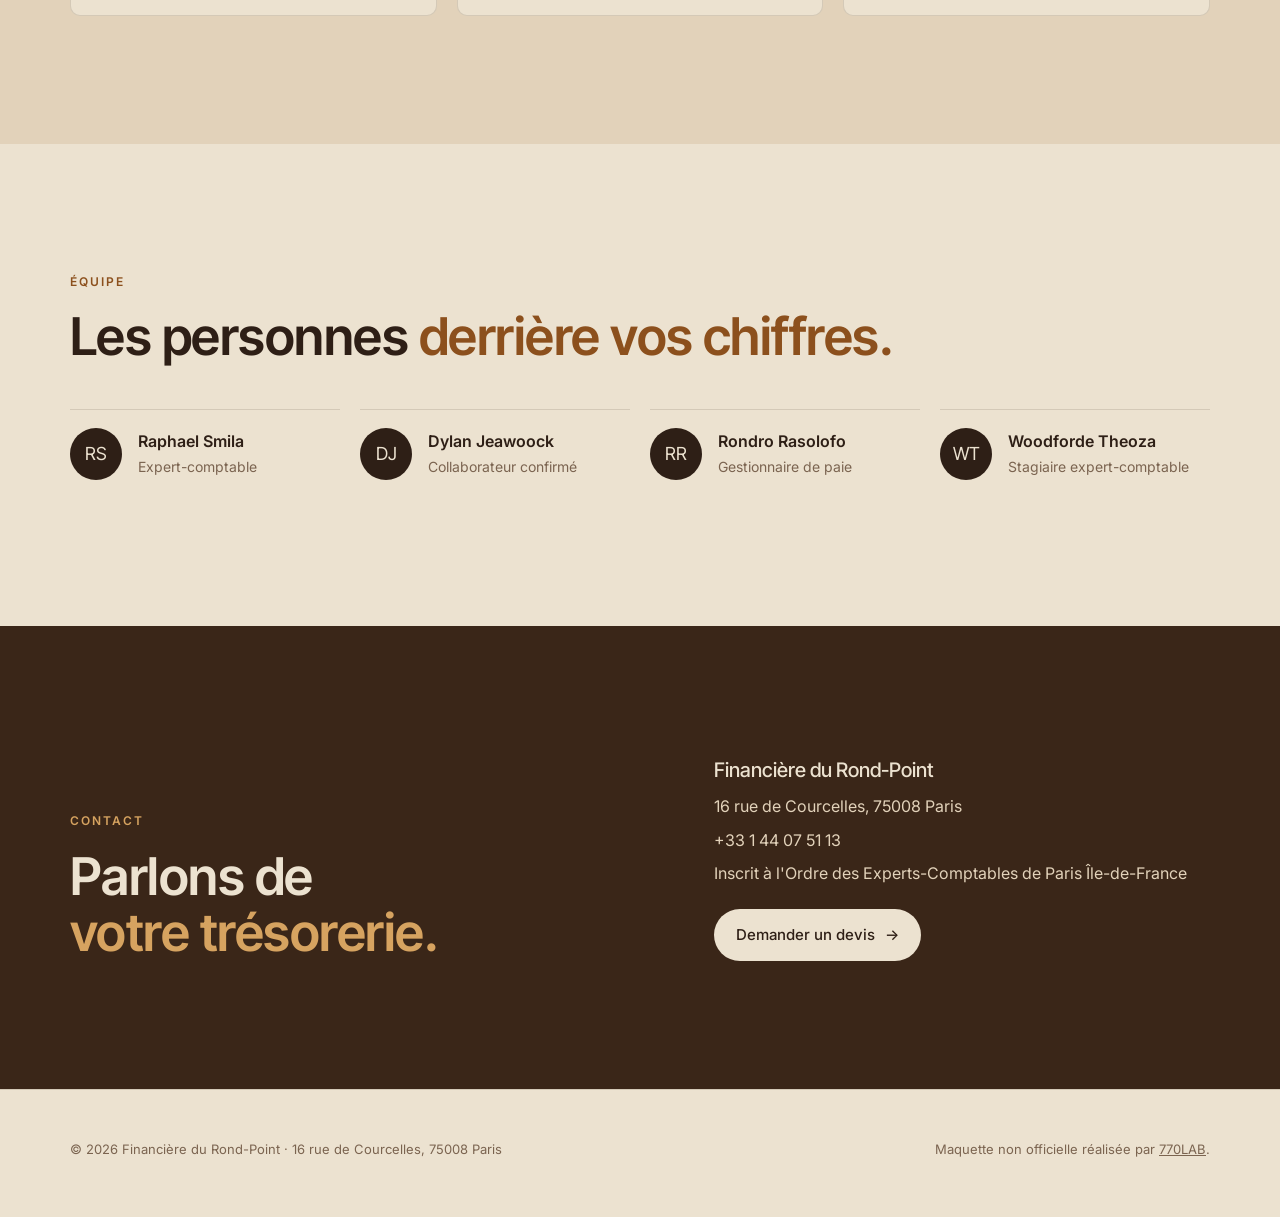
==== commit d118103f: "Fusion : police Inter Tight (13/11) + histoire scanner et palette du reel (17/11) Co-Authored-By: Cl" ====
--- a/index.html
+++ b/index.html
@@ -11,12 +11,12 @@
   <meta property="og:description" content="Proposition de site par 770LAB pour Financière du Rond-Point. Maquette non officielle.">
   <meta property="og:image" content="https://770lab.com/fdrp/img/keys/k5.jpg?v=2">
   <meta property="og:type" content="website">
-  <link rel="icon" href="data:image/svg+xml,%3Csvg xmlns='http://www.w3.org/2000/svg' viewBox='0 0 32 32'%3E%3Crect width='32' height='32' rx='7' fill='%233a2618'/%3E%3Ctext x='16' y='21.5' font-family='Georgia,serif' font-size='13' font-weight='700' fill='%23d6a360' text-anchor='middle'%3EFD%3C/text%3E%3C/svg%3E">
+  <link rel="icon" href="data:image/svg+xml,%3Csvg xmlns='http://www.w3.org/2000/svg' viewBox='0 0 32 32'%3E%3Crect width='32' height='32' rx='7' fill='%233a2618'/%3E%3Ctext x='16' y='21.5' font-family='Inter Tight,Inter,Arial,sans-serif' font-size='13' font-weight='700' fill='%23d6a360' text-anchor='middle'%3EFD%3C/text%3E%3C/svg%3E">
   <link rel="preconnect" href="https://fonts.googleapis.com">
   <link rel="preconnect" href="https://fonts.gstatic.com" crossorigin>
-  <link href="https://fonts.googleapis.com/css2?family=Fraunces:opsz,wght@9..144,400;9..144,500;9..144,600&family=Inter:wght@400;500;600&display=swap" rel="stylesheet">
+  <link href="https://fonts.googleapis.com/css2?family=Inter+Tight:wght@500;600;700&family=Inter:wght@400;500;600&display=swap" rel="stylesheet">
   <link rel="preload" as="image" href="img/keys/k1.jpg?v=2">
-  <link rel="stylesheet" href="css/site.css?v=3">
+  <link rel="stylesheet" href="css/site.css?v=4">
   <script type="application/ld+json">{"@context":"https://schema.org","@type":"WebPage","name":"Maquette de site pour Financière du Rond-Point (FDRP)","description":"Proposition de site réalisée par 770LAB, non officielle. Site officiel : https://financieredurondpoint.com/","publisher":{"@type":"Organization","name":"770LAB","url":"https://770lab.com"}}</script>
   <script>document.documentElement.classList.add('js')</script>
 </head>
--- a/css/site.css
+++ b/css/site.css
@@ -1,14 +1,14 @@
-/* FDRP — démo 770LAB. Palette « café » reprise du reel choisi par le client (crème, sable, caramel, espresso) — PAS celle de son site actuel, qu'il n'aime pas. */
+/* FDRP — démo 770LAB. Palette « café » reprise du reel choisi par le client (crème, sable, caramel, espresso) — PAS celle de son site actuel, qu'il n'aime pas (17/11/2026). Titres en Inter Tight, texte en Inter ; jamais de serif « fantaisie », jamais d italique (propriétaire, 13/11/2026). */
 :root{
   --bg:#ece2d0; --bg-alt:#e2d2ba; --fg:#2e1f16; --muted:#7b6450; --accent:#8c501d; --accent-soft:rgba(201,138,69,.16);
   --line:rgba(46,31,22,.13); --ink:#1f140d; --caramel:#c98a45; --caramel-lt:#d6a360; --espresso:#3a2618;
-  --serif:"Fraunces", Georgia, "Times New Roman", serif;
+  --serif:"Inter Tight", "Inter", system-ui, -apple-system, "Segoe UI", sans-serif;
   --sans:"Inter", system-ui, -apple-system, "Segoe UI", sans-serif;
   --gutter:max(20px, env(safe-area-inset-left, 0px));
   --nav-h:68px;
   --hero-x:max(20px, env(safe-area-inset-left, 0px), 4.4vw);
 }
-*,*::before,*::after{ box-sizing:border-box }
+*,*::before,*::after{ box-sizing:border-box; font-style:normal !important }
 [hidden]{ display:none !important }
 html{ -webkit-text-size-adjust:100% }
 body{ margin:0; background:var(--bg); color:var(--fg); font-family:var(--sans); font-size:16px; line-height:1.6; -webkit-font-smoothing:antialiased }
@@ -17,7 +17,7 @@
 a{ color:inherit }
 .shell{ max-width:1180px; margin:0 auto; padding-left:var(--gutter); padding-right:max(20px, env(safe-area-inset-right, 0px)) }
 .eyebrow{ font-size:12px; letter-spacing:.16em; text-transform:uppercase; color:var(--accent); font-weight:600; margin:0 }
-.h2{ font-family:var(--serif); font-weight:500; font-size:clamp(30px, 4.4vw, 52px); line-height:1.08; margin:.35em 0 0; text-wrap:balance; letter-spacing:-.01em }
+.h2{ font-family:var(--serif); font-weight:600; font-size:clamp(30px, 4.4vw, 52px); line-height:1.08; margin:.35em 0 0; text-wrap:balance; letter-spacing:-.01em }
 .h2 em, .h1 em{ font-style:normal; color:var(--accent) }
 .btn{ display:inline-flex; align-items:center; gap:10px; padding:14px 22px; border-radius:999px; background:var(--fg); color:var(--bg); text-decoration:none; font-weight:500; font-size:15px; white-space:nowrap; transition:transform .25s, background .25s }
 .btn:hover{ transform:translateY(-2px); background:var(--ink) }
@@ -34,7 +34,7 @@
 .nav.is-solid{ border-bottom-color:var(--line) }
 .nav .shell{ width:100%; max-width:none; padding-left:var(--hero-x); padding-right:var(--hero-x); display:flex; align-items:center; justify-content:space-between; gap:24px }
 .brand{ text-decoration:none; display:flex; flex-direction:column; line-height:1 }
-.brand b{ font-family:var(--serif); font-weight:600; font-size:24px; letter-spacing:.02em }
+.brand b{ font-family:var(--serif); font-weight:700; font-size:24px; letter-spacing:.02em }
 .brand b i{ color:var(--accent); font-style:normal }
 .brand span{ font-size:9.5px; letter-spacing:.2em; text-transform:uppercase; color:var(--muted); margin-top:5px }
 .nav-links{ display:flex; gap:28px; font-size:14.5px }
@@ -55,7 +55,7 @@
 .copy{ position:absolute; left:var(--hero-x); top:50%; transform:translateY(-50%); width:min(430px, 33vw); min-height:340px }
 .ph{ position:absolute; left:0; top:0; width:100%; display:flex; flex-direction:column; gap:16px; opacity:0; transform:translateY(14px); transition:opacity .45s ease, transform .55s cubic-bezier(.2,.7,.2,1); pointer-events:none }
 .ph.on{ opacity:1; transform:none; pointer-events:auto }
-.h1{ font-family:var(--serif); font-weight:500; font-size:clamp(38px, 5.2vw, 72px); line-height:1.02; letter-spacing:-.015em; margin:0; text-wrap:balance }
+.h1{ font-family:var(--serif); font-weight:600; font-size:clamp(38px, 5.2vw, 72px); line-height:1.02; letter-spacing:-.015em; margin:0; text-wrap:balance }
 .ph p.lead{ margin:0; color:var(--muted); font-size:17px; max-width:34ch }
 .chips{ display:flex; flex-wrap:wrap; gap:8px }
 .chips span{ font-size:13px; padding:6px 12px; border:1px solid rgba(201,138,69,.6); border-radius:999px; background:rgba(236,226,208,.78) }
